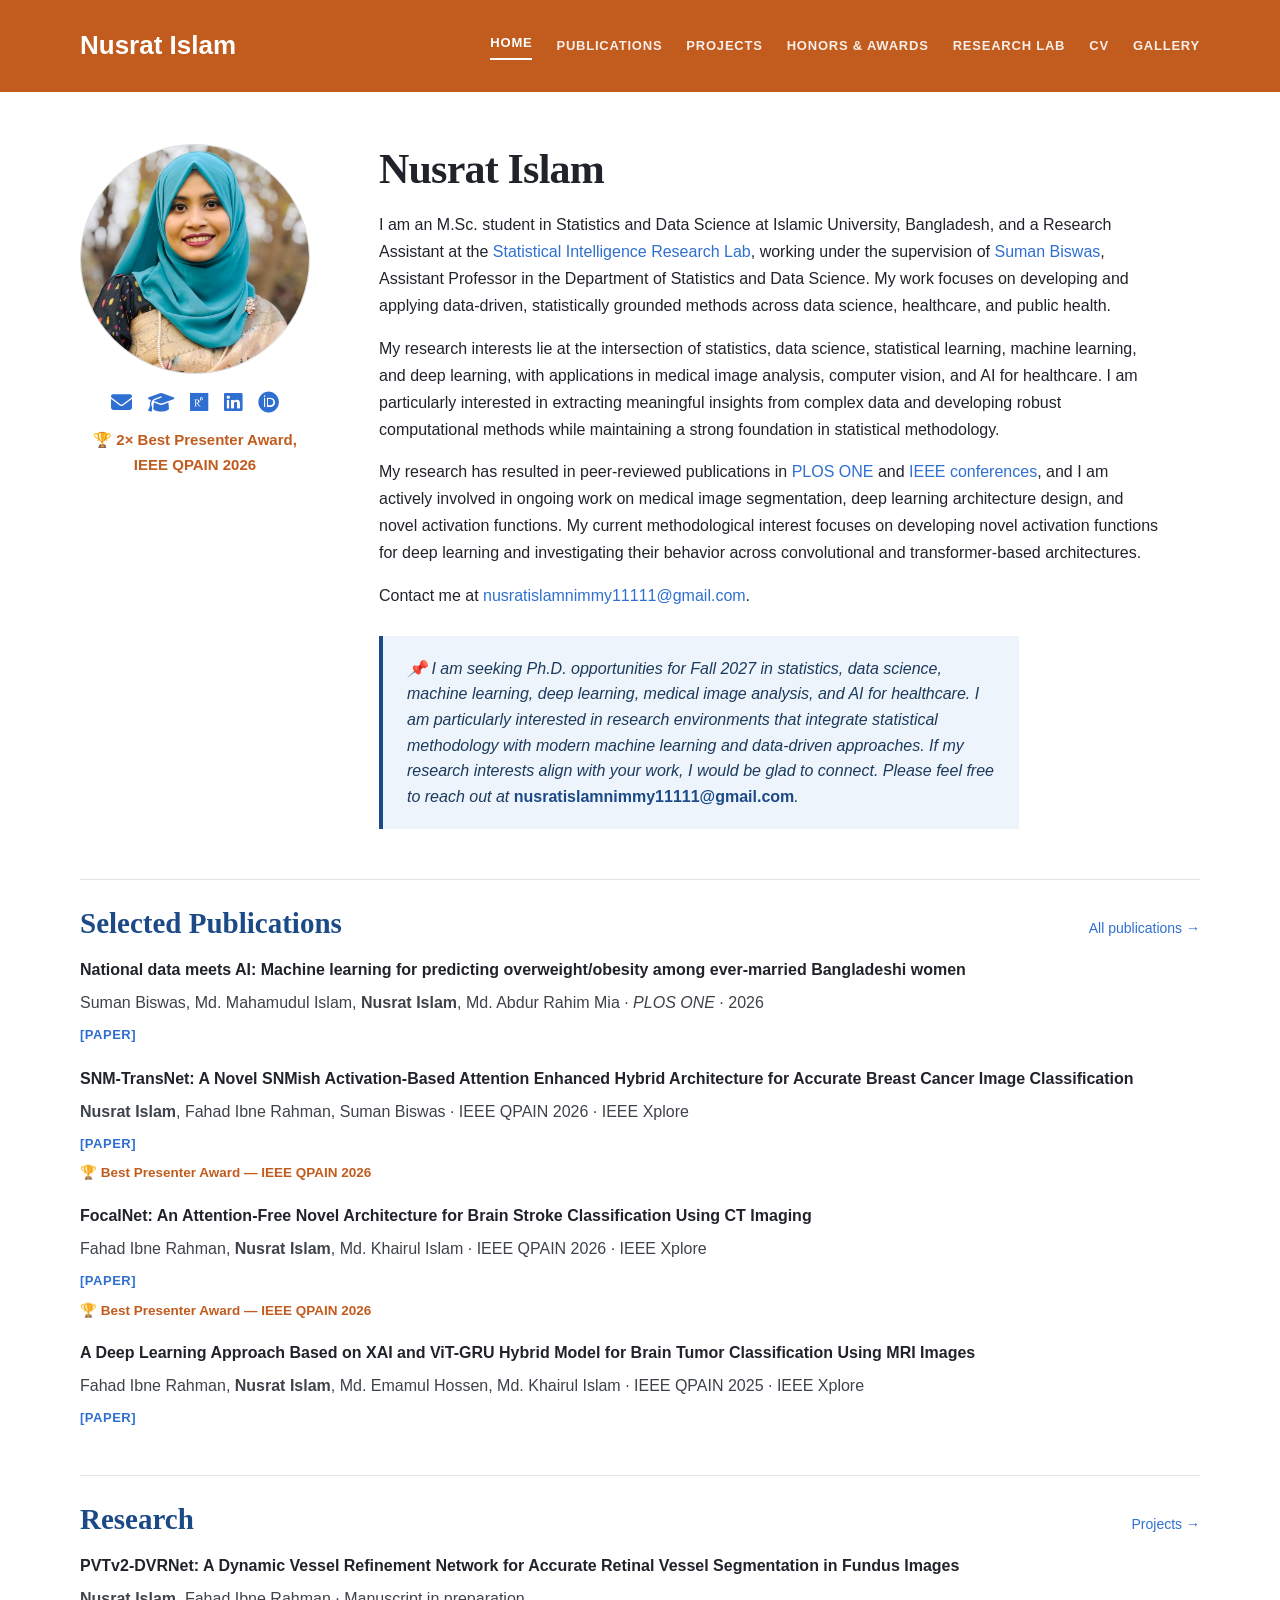
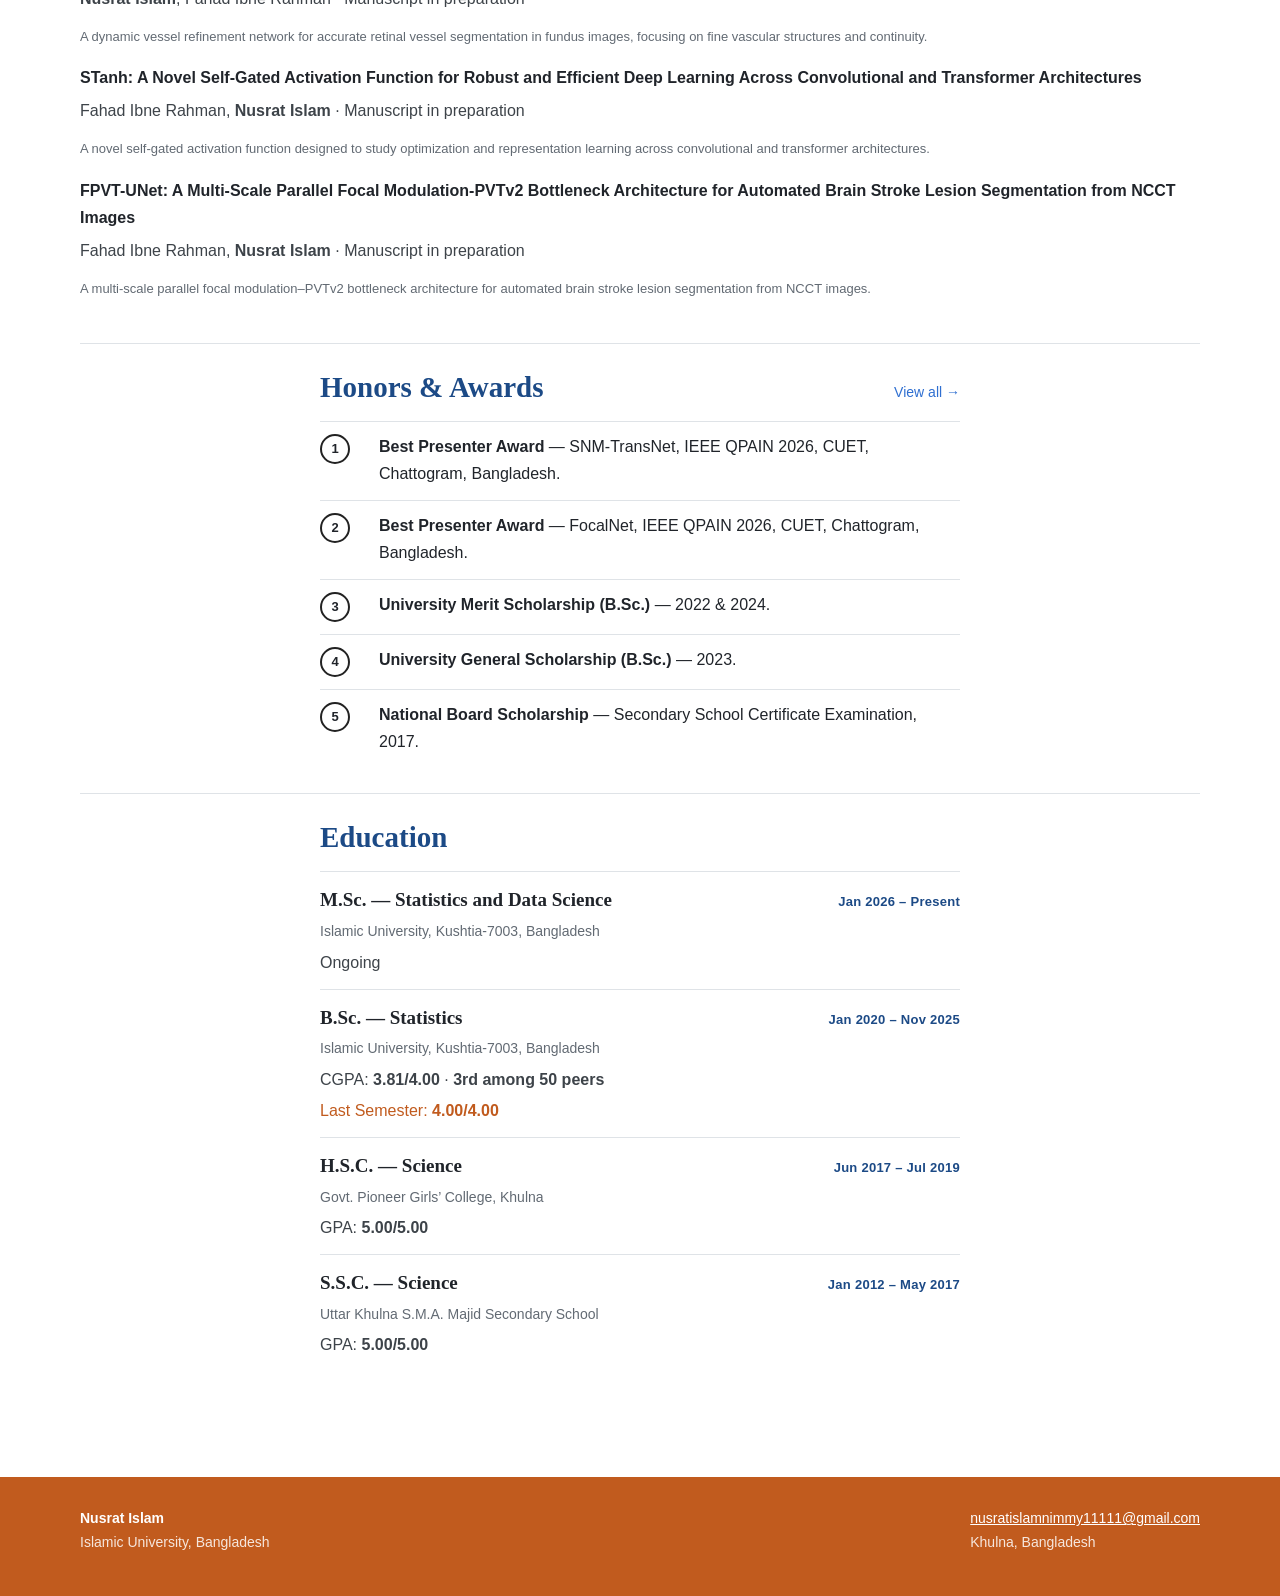
==== index.html @ 7b03f93c "Add files via upload" ====
<!doctype html><html lang="en"><head><meta charset="utf-8"><meta name="viewport" content="width=device-width,initial-scale=1"><meta name="description" content="Nusrat Islam — Statistics, Data Science, Machine Learning, Deep Learning, Medical Image Analysis and AI in Healthcare."><title>Home | Nusrat Islam</title><style>:root{--ink:#20242a;--muted:#626a73;--line:#dfe3e7;--accent:#2f6fd1;--accent-dark:#1c4a86;--warm:#c15b1e;--maroon:#8a1f2b;--callout-bg:#eef4fc;--paper:#fff;--soft:#f7f8f9;--max:1120px}*{box-sizing:border-box}html{scroll-behavior:smooth}body{margin:0;background:var(--paper);color:var(--ink);font-family:Arial,Helvetica,sans-serif;line-height:1.68;font-size:16px}a{color:var(--accent);text-decoration:none}a:hover{color:var(--accent-dark);text-decoration:underline}.container{width:min(var(--max),calc(100% - 48px));margin:0 auto}.site-header{border-bottom:0;background:var(--warm)}.nav{min-height:92px;display:flex;align-items:center;justify-content:space-between;gap:30px}.brand{font-family:Arial,Helvetica,sans-serif;font-size:26px;font-weight:700;color:#fff;white-space:nowrap}.nav-links{display:flex;align-items:center;gap:24px;flex-wrap:wrap;justify-content:flex-end}.nav-links a{font-size:13px;color:rgba(255,255,255,.9);text-transform:uppercase;letter-spacing:.06em;font-weight:600}.nav-links a.active,.nav-links a:hover{color:#fff;text-decoration:none;border-bottom:2px solid #fff;padding-bottom:4px}main{padding:52px 0 80px}.hero{display:grid;grid-template-columns:245px 1fr;gap:54px;align-items:start;padding-bottom:50px;border-bottom:1px solid var(--line)}.profile{width:230px}.profile img{width:230px;height:230px;border-radius:50%;object-fit:cover;display:block;border:1px solid #d6dade;background:#f0f2f4}.socials{display:flex;flex-direction:row;flex-wrap:wrap;justify-content:center;gap:16px;margin-top:18px}.socials a{display:inline-flex;align-items:center;justify-content:center;color:var(--accent);font-size:21px;transition:color .15s ease,transform .15s ease}.socials a:hover{color:var(--maroon);transform:translateY(-2px);text-decoration:none}.socials i{width:auto}.badge-line{margin-top:14px;font-weight:700;color:var(--warm);font-size:15px;text-align:center}.award-note{margin-top:6px;font-weight:700;color:var(--warm);font-size:13.5px}.callout{margin-top:26px;background:var(--callout-bg);border-left:4px solid var(--accent-dark);padding:20px 24px;font-style:italic;color:#1c3a5c;max-width:640px;line-height:1.6}.callout a{color:var(--accent-dark);font-style:normal;font-weight:700}.kicker{font-size:14px;color:var(--accent);font-weight:700;letter-spacing:.03em;margin:0 0 10px}h1,h2,h3{font-family:Georgia,"Times New Roman",serif;color:var(--ink);line-height:1.2}h1{font-size:42px;margin:0 0 18px;letter-spacing:-.8px}h2{font-size:29px;margin:0 0 16px;color:var(--accent-dark)}h3{font-size:21px;margin:0 0 8px}.hero-copy p{max-width:780px;margin:0 0 16px}.section{padding:26px 0;border-bottom:1px solid var(--line)}.section:last-child{border-bottom:0}.section-head{display:flex;justify-content:space-between;gap:25px;align-items:baseline}.more{font-size:14px;white-space:nowrap}.publication{margin:0 0 18px}.pub-year{font-family:Georgia,"Times New Roman",serif;font-size:22px;margin:14px 0 10px}.pub-title{font-weight:700}.authors{color:#3d4349;margin-top:6px}.paper-link{display:inline-block;margin-top:7px;font-size:13px;font-weight:700;letter-spacing:.04em}.status-tag{display:inline-block;margin-top:7px;font-size:13px;font-weight:400;letter-spacing:.04em;color:var(--muted)}.edu-entry{padding:12px 0;border-top:1px solid var(--line)}.edu-head{display:flex;justify-content:space-between;align-items:baseline;gap:20px;flex-wrap:wrap}.edu-degree{font-family:Georgia,"Times New Roman",serif;font-weight:700;font-size:19px;color:var(--ink)}.edu-date{font-size:13px;color:var(--accent-dark);font-weight:700;white-space:nowrap;letter-spacing:.02em}.edu-meta{color:var(--muted);font-size:14px;margin-top:4px}.edu-note{color:#3d4349;margin-top:6px}.edu-highlight{color:var(--warm);display:inline-block;margin-top:4px}.award{display:grid;grid-template-columns:44px 1fr;gap:15px;padding:12px 0;border-top:1px solid var(--line)}.award-number{width:30px;height:30px;border:2px solid #222;border-radius:50%;display:flex;align-items:center;justify-content:center;font-weight:700;font-size:13px}.narrow-box{max-width:640px;margin:0 auto}.page-title{max-width:850px;padding-bottom:20px;border-bottom:1px solid var(--line);margin-bottom:26px}.page-title h1{margin-bottom:10px}.page-title p{margin:0;color:var(--muted)}.project{display:grid;grid-template-columns:190px 1fr;gap:35px;padding:28px 0;border-top:1px solid var(--line)}.project-tag{font-size:12px;text-transform:uppercase;letter-spacing:.08em;color:var(--muted);font-weight:700}.gallery-grid{display:grid;grid-template-columns:repeat(3,1fr);gap:18px}.gallery-placeholder{min-height:180px;border:1px dashed #b9c0c7;background:#fafbfb;display:flex;align-items:center;justify-content:center;text-align:center;padding:20px;color:var(--muted)}.cv-box{border:1px solid var(--line);padding:28px;max-width:720px}.small{font-size:13px;color:var(--muted)}.site-footer{background:var(--warm);border-top:0;padding:30px 0 42px;color:rgba(255,255,255,.85);font-size:14px}.site-footer strong{color:#fff}.site-footer a{color:#fff;text-decoration:underline}.footer-row{display:flex;justify-content:space-between;gap:20px;flex-wrap:wrap}@media(max-width:800px){.nav{align-items:flex-start;padding:18px 0;flex-direction:column}.nav-links{justify-content:flex-start;gap:13px 18px}.hero{grid-template-columns:1fr;gap:28px;text-align:center}.profile{width:170px;margin:0 auto}.profile img{width:170px;height:170px}.socials{justify-content:center}.callout{margin-left:auto;margin-right:auto;text-align:center}.gallery-grid{grid-template-columns:1fr}.education-item,.project{grid-template-columns:1fr;gap:8px}h1{font-size:36px}}@media(max-width:500px){.container{width:min(var(--max),calc(100% - 30px))}main{padding-top:34px}h1{font-size:32px}}</style><link rel="stylesheet" href="https://cdnjs.cloudflare.com/ajax/libs/font-awesome/6.5.2/css/all.min.css"></head><body>
<header class="site-header"><div class="container nav"><a class="brand" href="index.html">Nusrat Islam</a><nav class="nav-links"><a class="active" href="index.html">Home</a><a href="publications.html">Publications</a><a href="projects.html">Projects</a><a href="honors.html">Honors &amp; Awards</a><a href="research-lab.html">Research Lab</a><a href="assets/Nusrat-Islam-Nimmy-CV.pdf">CV</a><a href="gallery.html">Gallery</a></nav></div></header>
<main><div class="container">
<section class="hero"><aside class="profile"><img src="assets/profile.jpg" alt="Portrait of Nusrat Islam"><div class="socials"><a href="mailto:nusratislamnimmy11111@gmail.com" aria-label="Email" title="Email"><i class="fa-solid fa-envelope"></i></a><a href="https://scholar.google.com/citations?user=DsKezPsAAAAJ&amp;hl=en" target="_blank" aria-label="Google Scholar" title="Google Scholar"><i class="fa-solid fa-graduation-cap"></i></a><a href="https://www.researchgate.net/profile/Nusrat-Islam-19" target="_blank" aria-label="ResearchGate" title="ResearchGate"><i class="fa-brands fa-researchgate"></i></a><a href="https://www.linkedin.com/in/nusrat-islam-nimmy-672443304" target="_blank" aria-label="LinkedIn" title="LinkedIn"><i class="fa-brands fa-linkedin"></i></a><a href="https://orcid.org/0009-0003-2239-0097" target="_blank" aria-label="ORCID" title="ORCID"><i class="fa-brands fa-orcid"></i></a></div><div class="badge-line">🏆 2× Best Presenter Award, IEEE QPAIN 2026</div></aside><div class="hero-copy"><h1>Nusrat Islam</h1><p>I am an M.Sc. student in Statistics and Data Science at Islamic University, Bangladesh, and a Research Assistant at the <a href="https://www.researchgate.net/lab/Statistical-Intelligence-Research-Lab-Suman-Biswas" target="_blank">Statistical Intelligence Research Lab</a>, working under the supervision of <a href="https://scholar.google.com/citations?user=carHN6EAAAAJ&amp;hl=en" target="_blank">Suman Biswas</a>, Assistant Professor in the Department of Statistics and Data Science. My work focuses on developing and applying data-driven, statistically grounded methods across data science, healthcare, and public health.</p><p>My research interests lie at the intersection of statistics, data science, statistical learning, machine learning, and deep learning, with applications in medical image analysis, computer vision, and AI for healthcare. I am particularly interested in extracting meaningful insights from complex data and developing robust computational methods while maintaining a strong foundation in statistical methodology.</p><p>My research has resulted in peer-reviewed publications in <a href="https://doi.org/10.1371/journal.pone.0341821" target="_blank">PLOS ONE</a> and <a href="publications.html">IEEE conferences</a>, and I am actively involved in ongoing work on medical image segmentation, deep learning architecture design, and novel activation functions. My current methodological interest focuses on developing novel activation functions for deep learning and investigating their behavior across convolutional and transformer-based architectures.</p><p>Contact me at <a href="mailto:nusratislamnimmy11111@gmail.com">nusratislamnimmy11111@gmail.com</a>.</p><div class="callout">📌 I am seeking Ph.D. opportunities for Fall 2027 in statistics, data science, machine learning, deep learning, medical image analysis, and AI for healthcare. I am particularly interested in research environments that integrate statistical methodology with modern machine learning and data-driven approaches. If my research interests align with your work, I would be glad to connect. Please feel free to reach out at <a href="mailto:nusratislamnimmy11111@gmail.com">nusratislamnimmy11111@gmail.com</a>.</div></div></section>
<section class="section"><div class="section-head"><h2>Selected Publications</h2><a class="more" href="publications.html">All publications &#8594;</a></div><div class="publication"><div class="pub-title">National data meets AI: Machine learning for predicting overweight/obesity among ever-married Bangladeshi women</div><div class="authors">Suman Biswas, Md. Mahamudul Islam, <strong>Nusrat Islam</strong>, Md. Abdur Rahim Mia &middot; <em>PLOS ONE</em> &middot; 2026</div><a class="paper-link" href="https://doi.org/10.1371/journal.pone.0341821" target="_blank">[PAPER]</a></div><div class="publication"><div class="pub-title">SNM-TransNet: A Novel SNMish Activation-Based Attention Enhanced Hybrid Architecture for Accurate Breast Cancer Image Classification</div><div class="authors"><strong>Nusrat Islam</strong>, Fahad Ibne Rahman, Suman Biswas &middot; IEEE QPAIN 2026 &middot; IEEE Xplore</div><a class="paper-link" href="https://doi.org/10.1109/QPAIN69676.2026.11546422" target="_blank">[PAPER]</a><div class="award-note">&#127942; Best Presenter Award &mdash; IEEE QPAIN 2026</div></div><div class="publication"><div class="pub-title">FocalNet: An Attention-Free Novel Architecture for Brain Stroke Classification Using CT Imaging</div><div class="authors">Fahad Ibne Rahman, <strong>Nusrat Islam</strong>, Md. Khairul Islam &middot; IEEE QPAIN 2026 &middot; IEEE Xplore</div><a class="paper-link" href="https://doi.org/10.1109/QPAIN69676.2026.11545628" target="_blank">[PAPER]</a><div class="award-note">&#127942; Best Presenter Award &mdash; IEEE QPAIN 2026</div></div><div class="publication"><div class="pub-title">A Deep Learning Approach Based on XAI and ViT-GRU Hybrid Model for Brain Tumor Classification Using MRI Images</div><div class="authors">Fahad Ibne Rahman, <strong>Nusrat Islam</strong>, Md. Emamul Hossen, Md. Khairul Islam &middot; IEEE QPAIN 2025 &middot; IEEE Xplore</div><a class="paper-link" href="https://doi.org/10.1109/QPAIN66474.2025.11171653" target="_blank">[PAPER]</a></div></section>
<section class="section"><div class="section-head"><h2>Research</h2><a class="more" href="projects.html">Projects &#8594;</a></div><div class="publication"><div class="pub-title">PVTv2-DVRNet: A Dynamic Vessel Refinement Network for Accurate Retinal Vessel Segmentation in Fundus Images</div><div class="authors"><strong>Nusrat Islam</strong>, Fahad Ibne Rahman &middot; Manuscript in preparation</div><p class="small">A dynamic vessel refinement network for accurate retinal vessel segmentation in fundus images, focusing on fine vascular structures and continuity.</p></div><div class="publication"><div class="pub-title">STanh: A Novel Self-Gated Activation Function for Robust and Efficient Deep Learning Across Convolutional and Transformer Architectures</div><div class="authors">Fahad Ibne Rahman, <strong>Nusrat Islam</strong> &middot; Manuscript in preparation</div><p class="small">A novel self-gated activation function designed to study optimization and representation learning across convolutional and transformer architectures.</p></div><div class="publication"><div class="pub-title">FPVT-UNet: A Multi-Scale Parallel Focal Modulation-PVTv2 Bottleneck Architecture for Automated Brain Stroke Lesion Segmentation from NCCT Images</div><div class="authors">Fahad Ibne Rahman, <strong>Nusrat Islam</strong> &middot; Manuscript in preparation</div><p class="small">A multi-scale parallel focal modulation&ndash;PVTv2 bottleneck architecture for automated brain stroke lesion segmentation from NCCT images.</p></div></section>
<section class="section"><div class="narrow-box"><div class="section-head"><h2>Honors &amp; Awards</h2><a class="more" href="honors.html">View all &#8594;</a></div><div class="award"><div class="award-number">1</div><div><strong>Best Presenter Award</strong> &mdash; SNM-TransNet, IEEE QPAIN 2026, CUET, Chattogram, Bangladesh.</div></div><div class="award"><div class="award-number">2</div><div><strong>Best Presenter Award</strong> &mdash; FocalNet, IEEE QPAIN 2026, CUET, Chattogram, Bangladesh.</div></div><div class="award"><div class="award-number">3</div><div><strong>University Merit Scholarship (B.Sc.)</strong> &mdash; 2022 &amp; 2024.</div></div><div class="award"><div class="award-number">4</div><div><strong>University General Scholarship (B.Sc.)</strong> &mdash; 2023.</div></div><div class="award"><div class="award-number">5</div><div><strong>National Board Scholarship</strong> &mdash; Secondary School Certificate Examination, 2017.</div></div></div></section>
<section class="section"><div class="narrow-box"><h2>Education</h2><div class="edu-entry"><div class="edu-head"><div class="edu-degree">M.Sc. &mdash; Statistics and Data Science</div><div class="edu-date">Jan 2026 &ndash; Present</div></div><div class="edu-meta">Islamic University, Kushtia-7003, Bangladesh</div><div class="edu-note">Ongoing</div></div><div class="edu-entry"><div class="edu-head"><div class="edu-degree">B.Sc. &mdash; Statistics</div><div class="edu-date">Jan 2020 &ndash; Nov 2025</div></div><div class="edu-meta">Islamic University, Kushtia-7003, Bangladesh</div><div class="edu-note">CGPA: <strong>3.81/4.00</strong> &middot; <strong>3rd among 50 peers</strong><br><span class="edu-highlight">Last Semester: <strong>4.00/4.00</strong></span></div></div><div class="edu-entry"><div class="edu-head"><div class="edu-degree">H.S.C. &mdash; Science</div><div class="edu-date">Jun 2017 &ndash; Jul 2019</div></div><div class="edu-meta">Govt. Pioneer Girls&rsquo; College, Khulna</div><div class="edu-note">GPA: <strong>5.00/5.00</strong></div></div><div class="edu-entry"><div class="edu-head"><div class="edu-degree">S.S.C. &mdash; Science</div><div class="edu-date">Jan 2012 &ndash; May 2017</div></div><div class="edu-meta">Uttar Khulna S.M.A. Majid Secondary School</div><div class="edu-note">GPA: <strong>5.00/5.00</strong></div></div></div></section>
</div></main><footer class="site-footer"><div class="container footer-row"><div><strong>Nusrat Islam</strong><br>Islamic University, Bangladesh</div><div><a href="mailto:nusratislamnimmy11111@gmail.com">nusratislamnimmy11111@gmail.com</a><br>Khulna, Bangladesh</div></div></footer></body></html>
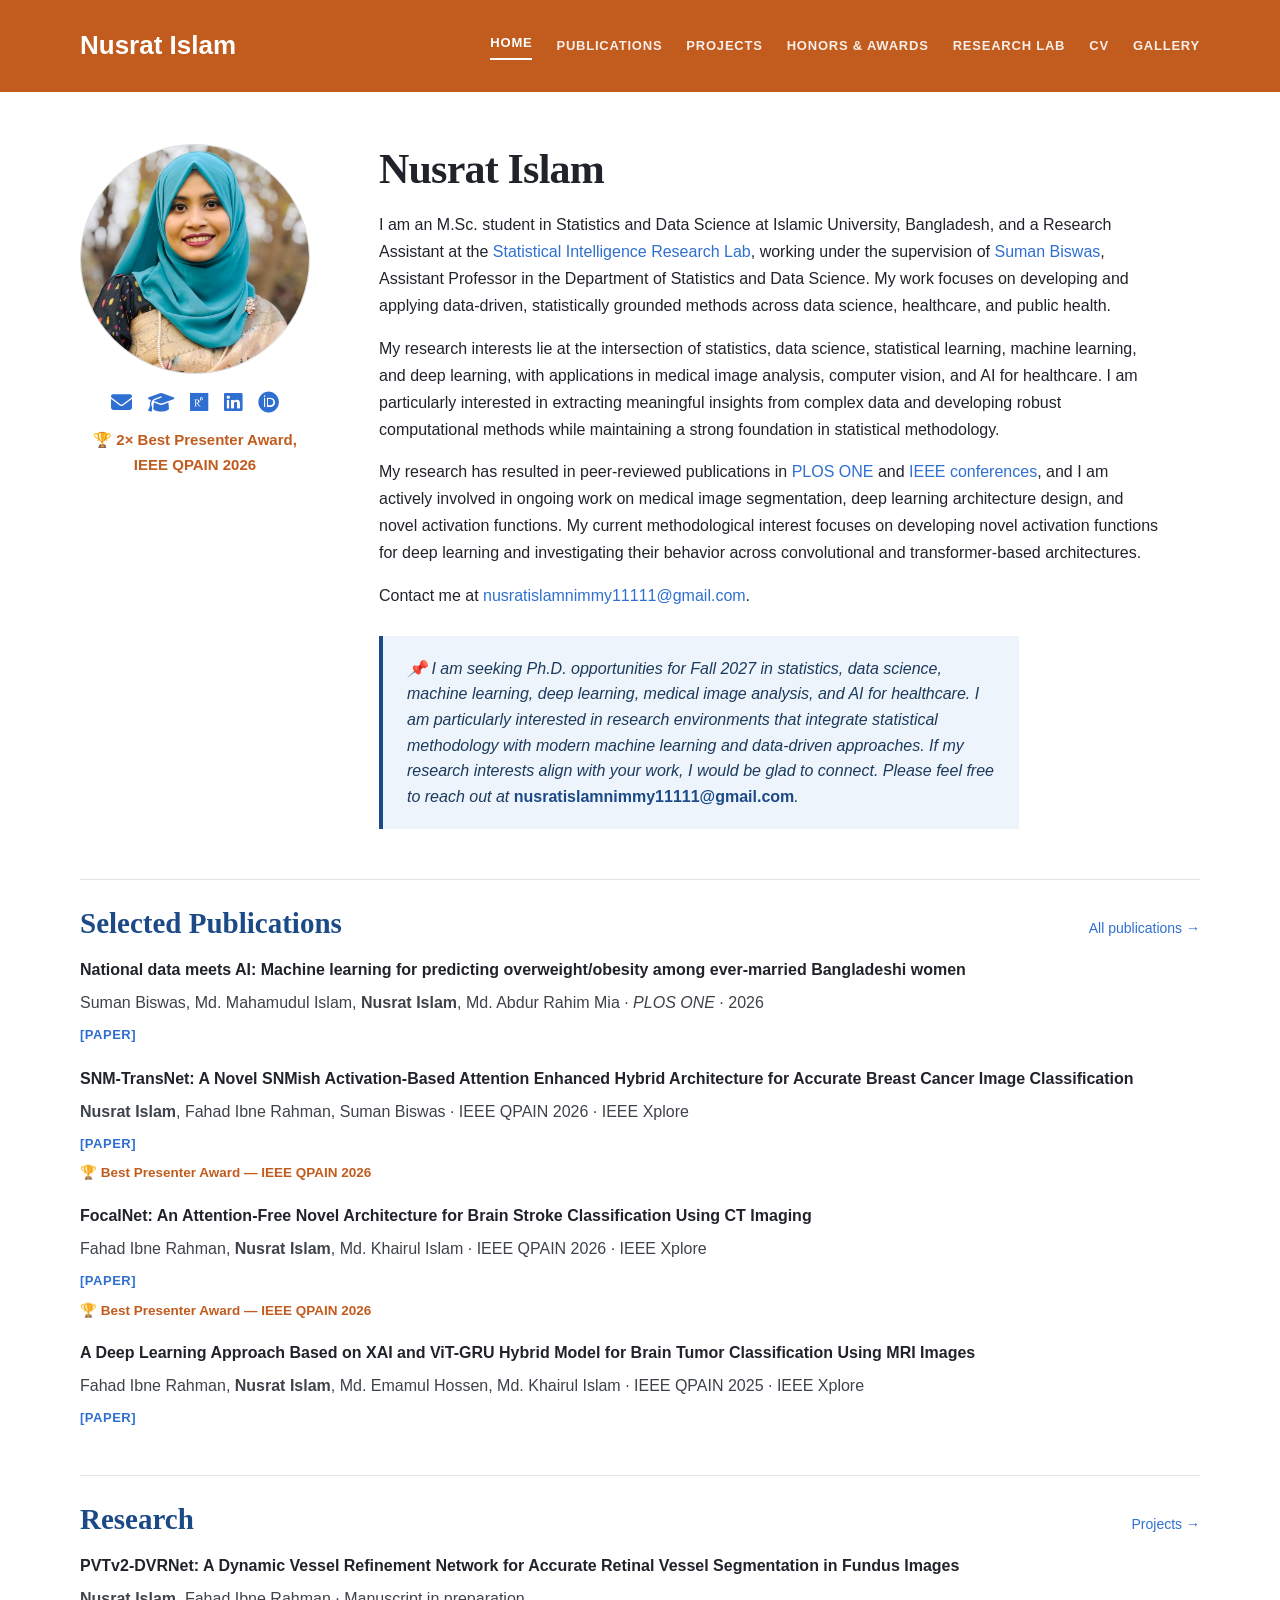
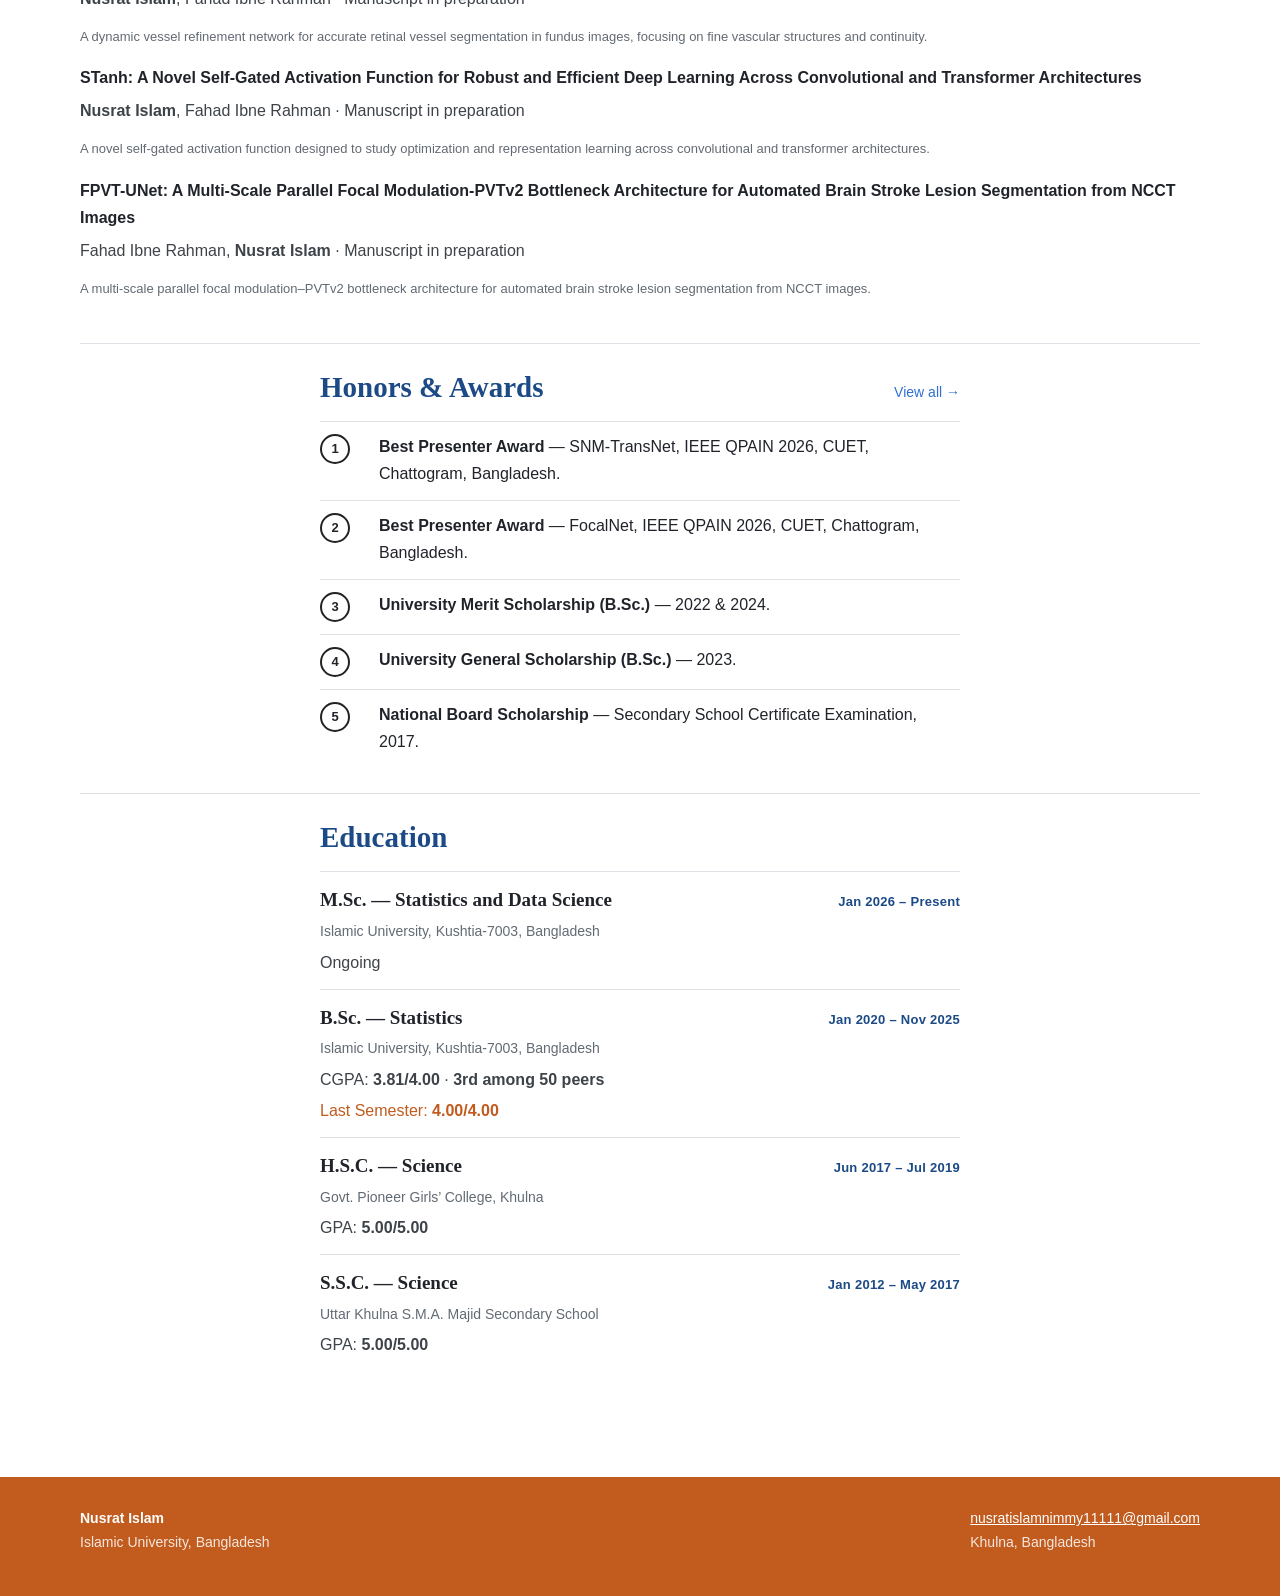
==== commit 2e6af45e: "Add files via upload" ====
--- a/index.html
+++ b/index.html
@@ -3,7 +3,7 @@
 <main><div class="container">
 <section class="hero"><aside class="profile"><img src="assets/profile.jpg" alt="Portrait of Nusrat Islam"><div class="socials"><a href="mailto:nusratislamnimmy11111@gmail.com" aria-label="Email" title="Email"><i class="fa-solid fa-envelope"></i></a><a href="https://scholar.google.com/citations?user=DsKezPsAAAAJ&amp;hl=en" target="_blank" aria-label="Google Scholar" title="Google Scholar"><i class="fa-solid fa-graduation-cap"></i></a><a href="https://www.researchgate.net/profile/Nusrat-Islam-19" target="_blank" aria-label="ResearchGate" title="ResearchGate"><i class="fa-brands fa-researchgate"></i></a><a href="https://www.linkedin.com/in/nusrat-islam-nimmy-672443304" target="_blank" aria-label="LinkedIn" title="LinkedIn"><i class="fa-brands fa-linkedin"></i></a><a href="https://orcid.org/0009-0003-2239-0097" target="_blank" aria-label="ORCID" title="ORCID"><i class="fa-brands fa-orcid"></i></a></div><div class="badge-line">🏆 2× Best Presenter Award, IEEE QPAIN 2026</div></aside><div class="hero-copy"><h1>Nusrat Islam</h1><p>I am an M.Sc. student in Statistics and Data Science at Islamic University, Bangladesh, and a Research Assistant at the <a href="https://www.researchgate.net/lab/Statistical-Intelligence-Research-Lab-Suman-Biswas" target="_blank">Statistical Intelligence Research Lab</a>, working under the supervision of <a href="https://scholar.google.com/citations?user=carHN6EAAAAJ&amp;hl=en" target="_blank">Suman Biswas</a>, Assistant Professor in the Department of Statistics and Data Science. My work focuses on developing and applying data-driven, statistically grounded methods across data science, healthcare, and public health.</p><p>My research interests lie at the intersection of statistics, data science, statistical learning, machine learning, and deep learning, with applications in medical image analysis, computer vision, and AI for healthcare. I am particularly interested in extracting meaningful insights from complex data and developing robust computational methods while maintaining a strong foundation in statistical methodology.</p><p>My research has resulted in peer-reviewed publications in <a href="https://doi.org/10.1371/journal.pone.0341821" target="_blank">PLOS ONE</a> and <a href="publications.html">IEEE conferences</a>, and I am actively involved in ongoing work on medical image segmentation, deep learning architecture design, and novel activation functions. My current methodological interest focuses on developing novel activation functions for deep learning and investigating their behavior across convolutional and transformer-based architectures.</p><p>Contact me at <a href="mailto:nusratislamnimmy11111@gmail.com">nusratislamnimmy11111@gmail.com</a>.</p><div class="callout">📌 I am seeking Ph.D. opportunities for Fall 2027 in statistics, data science, machine learning, deep learning, medical image analysis, and AI for healthcare. I am particularly interested in research environments that integrate statistical methodology with modern machine learning and data-driven approaches. If my research interests align with your work, I would be glad to connect. Please feel free to reach out at <a href="mailto:nusratislamnimmy11111@gmail.com">nusratislamnimmy11111@gmail.com</a>.</div></div></section>
 <section class="section"><div class="section-head"><h2>Selected Publications</h2><a class="more" href="publications.html">All publications &#8594;</a></div><div class="publication"><div class="pub-title">National data meets AI: Machine learning for predicting overweight/obesity among ever-married Bangladeshi women</div><div class="authors">Suman Biswas, Md. Mahamudul Islam, <strong>Nusrat Islam</strong>, Md. Abdur Rahim Mia &middot; <em>PLOS ONE</em> &middot; 2026</div><a class="paper-link" href="https://doi.org/10.1371/journal.pone.0341821" target="_blank">[PAPER]</a></div><div class="publication"><div class="pub-title">SNM-TransNet: A Novel SNMish Activation-Based Attention Enhanced Hybrid Architecture for Accurate Breast Cancer Image Classification</div><div class="authors"><strong>Nusrat Islam</strong>, Fahad Ibne Rahman, Suman Biswas &middot; IEEE QPAIN 2026 &middot; IEEE Xplore</div><a class="paper-link" href="https://doi.org/10.1109/QPAIN69676.2026.11546422" target="_blank">[PAPER]</a><div class="award-note">&#127942; Best Presenter Award &mdash; IEEE QPAIN 2026</div></div><div class="publication"><div class="pub-title">FocalNet: An Attention-Free Novel Architecture for Brain Stroke Classification Using CT Imaging</div><div class="authors">Fahad Ibne Rahman, <strong>Nusrat Islam</strong>, Md. Khairul Islam &middot; IEEE QPAIN 2026 &middot; IEEE Xplore</div><a class="paper-link" href="https://doi.org/10.1109/QPAIN69676.2026.11545628" target="_blank">[PAPER]</a><div class="award-note">&#127942; Best Presenter Award &mdash; IEEE QPAIN 2026</div></div><div class="publication"><div class="pub-title">A Deep Learning Approach Based on XAI and ViT-GRU Hybrid Model for Brain Tumor Classification Using MRI Images</div><div class="authors">Fahad Ibne Rahman, <strong>Nusrat Islam</strong>, Md. Emamul Hossen, Md. Khairul Islam &middot; IEEE QPAIN 2025 &middot; IEEE Xplore</div><a class="paper-link" href="https://doi.org/10.1109/QPAIN66474.2025.11171653" target="_blank">[PAPER]</a></div></section>
-<section class="section"><div class="section-head"><h2>Research</h2><a class="more" href="projects.html">Projects &#8594;</a></div><div class="publication"><div class="pub-title">PVTv2-DVRNet: A Dynamic Vessel Refinement Network for Accurate Retinal Vessel Segmentation in Fundus Images</div><div class="authors"><strong>Nusrat Islam</strong>, Fahad Ibne Rahman &middot; Manuscript in preparation</div><p class="small">A dynamic vessel refinement network for accurate retinal vessel segmentation in fundus images, focusing on fine vascular structures and continuity.</p></div><div class="publication"><div class="pub-title">STanh: A Novel Self-Gated Activation Function for Robust and Efficient Deep Learning Across Convolutional and Transformer Architectures</div><div class="authors">Fahad Ibne Rahman, <strong>Nusrat Islam</strong> &middot; Manuscript in preparation</div><p class="small">A novel self-gated activation function designed to study optimization and representation learning across convolutional and transformer architectures.</p></div><div class="publication"><div class="pub-title">FPVT-UNet: A Multi-Scale Parallel Focal Modulation-PVTv2 Bottleneck Architecture for Automated Brain Stroke Lesion Segmentation from NCCT Images</div><div class="authors">Fahad Ibne Rahman, <strong>Nusrat Islam</strong> &middot; Manuscript in preparation</div><p class="small">A multi-scale parallel focal modulation&ndash;PVTv2 bottleneck architecture for automated brain stroke lesion segmentation from NCCT images.</p></div></section>
+<section class="section"><div class="section-head"><h2>Research</h2><a class="more" href="projects.html">Projects &#8594;</a></div><div class="publication"><div class="pub-title">PVTv2-DVRNet: A Dynamic Vessel Refinement Network for Accurate Retinal Vessel Segmentation in Fundus Images</div><div class="authors"><strong>Nusrat Islam</strong>, Fahad Ibne Rahman &middot; Manuscript in preparation</div><p class="small">A dynamic vessel refinement network for accurate retinal vessel segmentation in fundus images, focusing on fine vascular structures and continuity.</p></div><div class="publication"><div class="pub-title">STanh: A Novel Self-Gated Activation Function for Robust and Efficient Deep Learning Across Convolutional and Transformer Architectures</div><div class="authors"><strong>Nusrat Islam</strong>, Fahad Ibne Rahman &middot; Manuscript in preparation</div><p class="small">A novel self-gated activation function designed to study optimization and representation learning across convolutional and transformer architectures.</p></div><div class="publication"><div class="pub-title">FPVT-UNet: A Multi-Scale Parallel Focal Modulation-PVTv2 Bottleneck Architecture for Automated Brain Stroke Lesion Segmentation from NCCT Images</div><div class="authors">Fahad Ibne Rahman, <strong>Nusrat Islam</strong> &middot; Manuscript in preparation</div><p class="small">A multi-scale parallel focal modulation&ndash;PVTv2 bottleneck architecture for automated brain stroke lesion segmentation from NCCT images.</p></div></section>
 <section class="section"><div class="narrow-box"><div class="section-head"><h2>Honors &amp; Awards</h2><a class="more" href="honors.html">View all &#8594;</a></div><div class="award"><div class="award-number">1</div><div><strong>Best Presenter Award</strong> &mdash; SNM-TransNet, IEEE QPAIN 2026, CUET, Chattogram, Bangladesh.</div></div><div class="award"><div class="award-number">2</div><div><strong>Best Presenter Award</strong> &mdash; FocalNet, IEEE QPAIN 2026, CUET, Chattogram, Bangladesh.</div></div><div class="award"><div class="award-number">3</div><div><strong>University Merit Scholarship (B.Sc.)</strong> &mdash; 2022 &amp; 2024.</div></div><div class="award"><div class="award-number">4</div><div><strong>University General Scholarship (B.Sc.)</strong> &mdash; 2023.</div></div><div class="award"><div class="award-number">5</div><div><strong>National Board Scholarship</strong> &mdash; Secondary School Certificate Examination, 2017.</div></div></div></section>
 <section class="section"><div class="narrow-box"><h2>Education</h2><div class="edu-entry"><div class="edu-head"><div class="edu-degree">M.Sc. &mdash; Statistics and Data Science</div><div class="edu-date">Jan 2026 &ndash; Present</div></div><div class="edu-meta">Islamic University, Kushtia-7003, Bangladesh</div><div class="edu-note">Ongoing</div></div><div class="edu-entry"><div class="edu-head"><div class="edu-degree">B.Sc. &mdash; Statistics</div><div class="edu-date">Jan 2020 &ndash; Nov 2025</div></div><div class="edu-meta">Islamic University, Kushtia-7003, Bangladesh</div><div class="edu-note">CGPA: <strong>3.81/4.00</strong> &middot; <strong>3rd among 50 peers</strong><br><span class="edu-highlight">Last Semester: <strong>4.00/4.00</strong></span></div></div><div class="edu-entry"><div class="edu-head"><div class="edu-degree">H.S.C. &mdash; Science</div><div class="edu-date">Jun 2017 &ndash; Jul 2019</div></div><div class="edu-meta">Govt. Pioneer Girls&rsquo; College, Khulna</div><div class="edu-note">GPA: <strong>5.00/5.00</strong></div></div><div class="edu-entry"><div class="edu-head"><div class="edu-degree">S.S.C. &mdash; Science</div><div class="edu-date">Jan 2012 &ndash; May 2017</div></div><div class="edu-meta">Uttar Khulna S.M.A. Majid Secondary School</div><div class="edu-note">GPA: <strong>5.00/5.00</strong></div></div></div></section>
 </div></main><footer class="site-footer"><div class="container footer-row"><div><strong>Nusrat Islam</strong><br>Islamic University, Bangladesh</div><div><a href="mailto:nusratislamnimmy11111@gmail.com">nusratislamnimmy11111@gmail.com</a><br>Khulna, Bangladesh</div></div></footer></body></html>
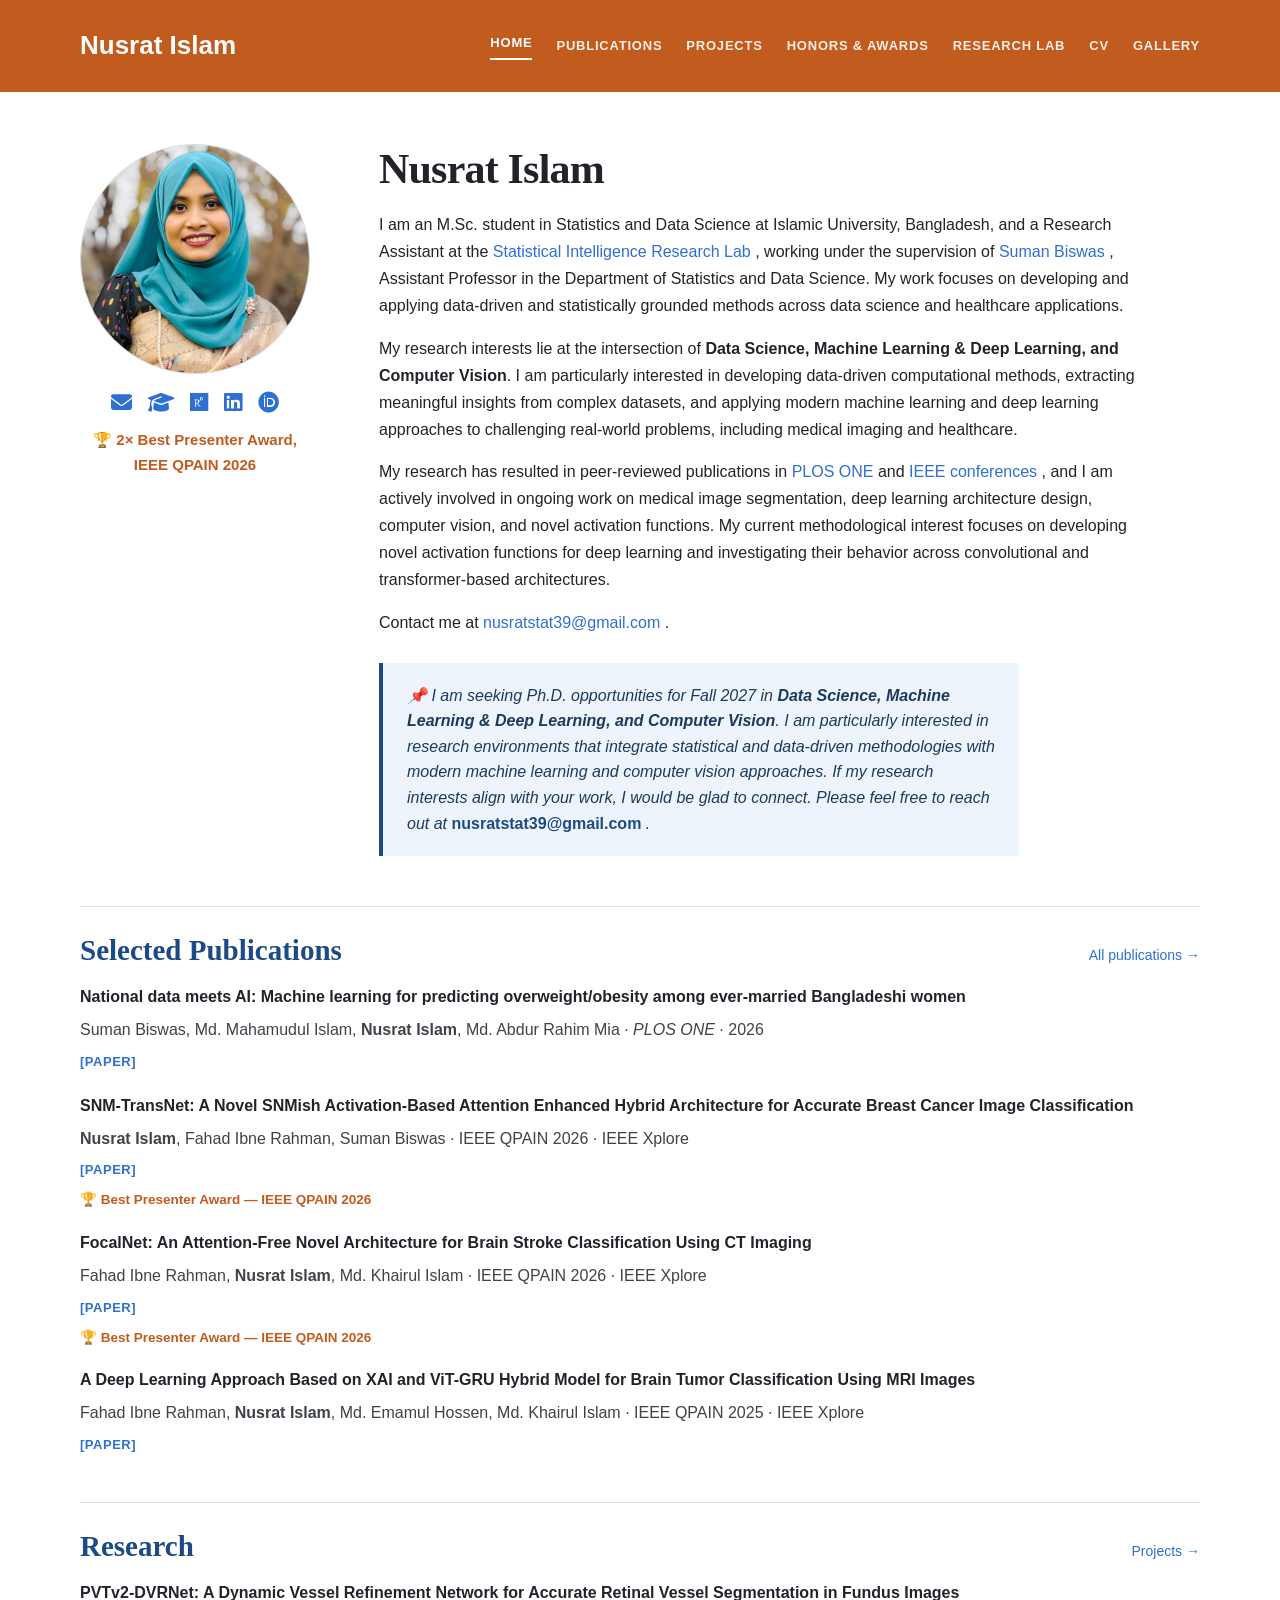
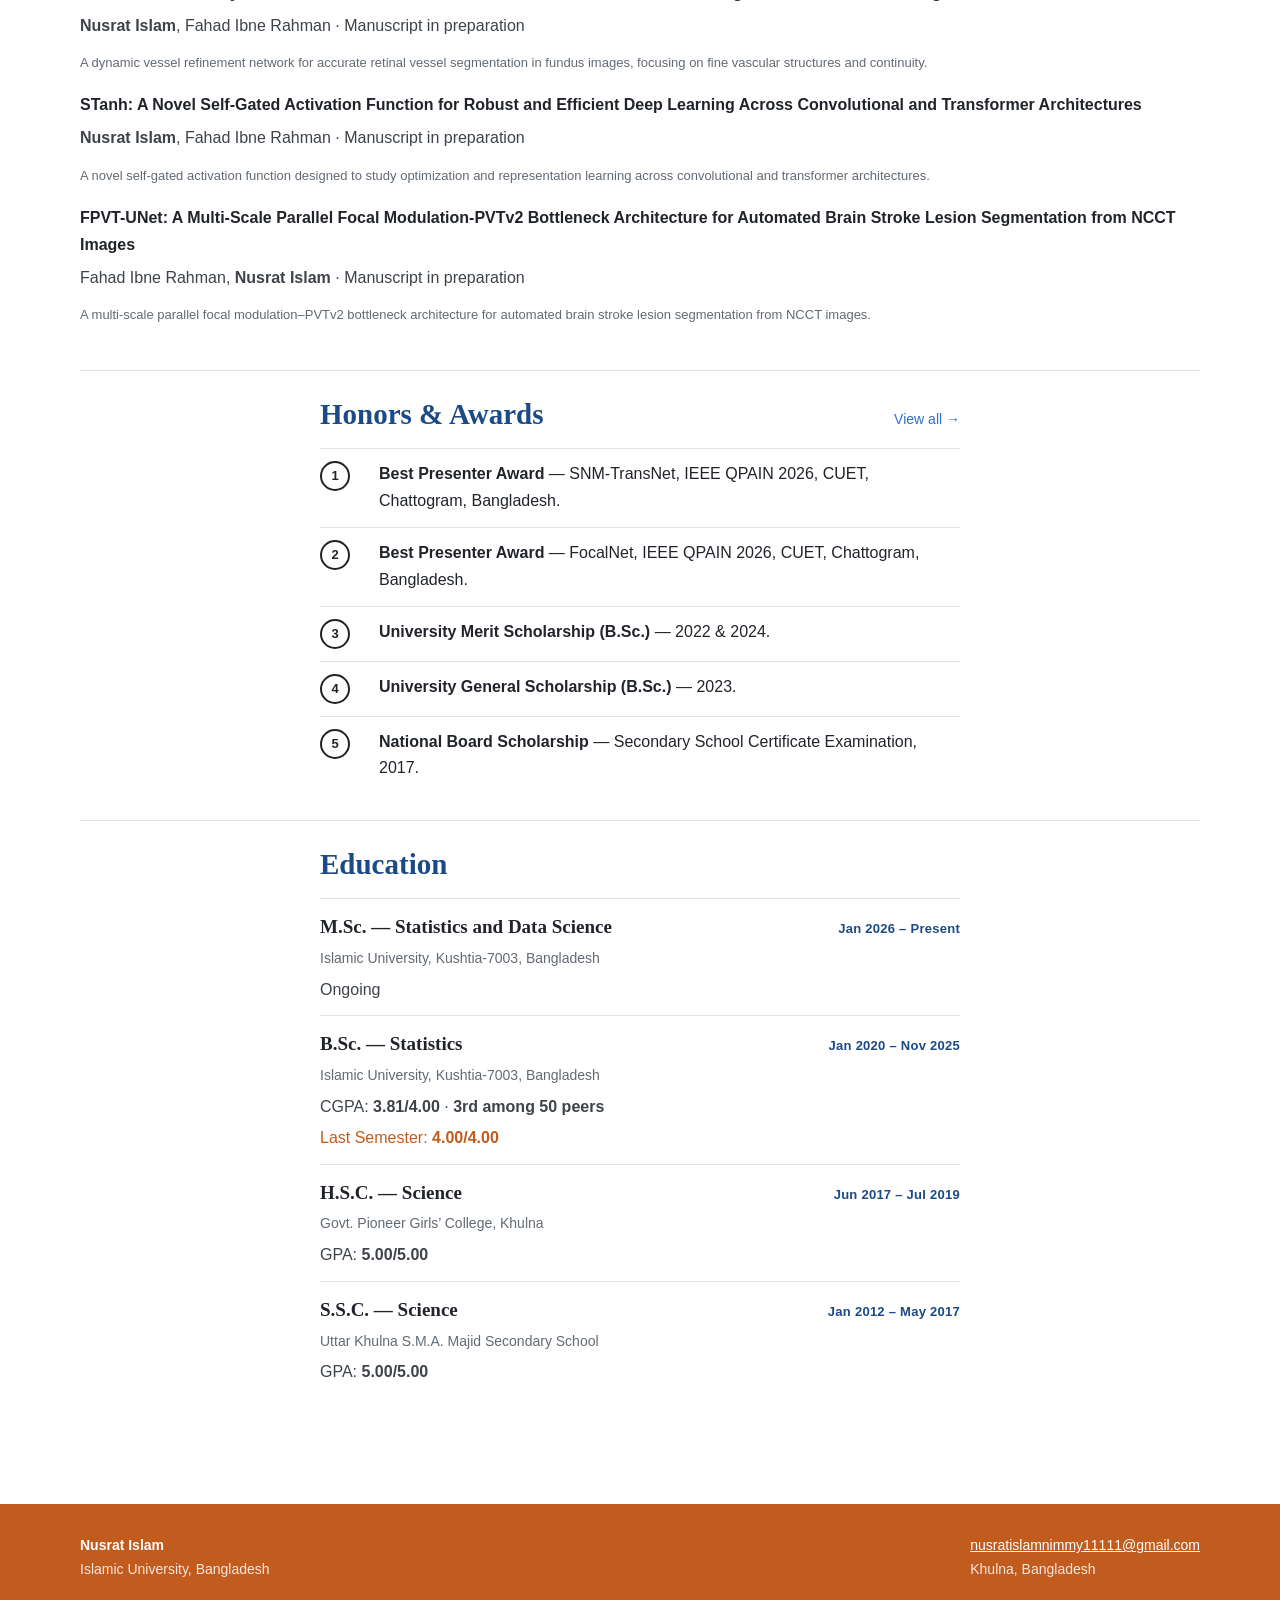
==== commit e791ce94: "Revise contact information and enhance profile sections Updated contact email and added new sections" ====
--- a/index.html
+++ b/index.html
@@ -1,7 +1,119 @@
 <!doctype html><html lang="en"><head><meta charset="utf-8"><meta name="viewport" content="width=device-width,initial-scale=1"><meta name="description" content="Nusrat Islam — Statistics, Data Science, Machine Learning, Deep Learning, Medical Image Analysis and AI in Healthcare."><title>Home | Nusrat Islam</title><style>:root{--ink:#20242a;--muted:#626a73;--line:#dfe3e7;--accent:#2f6fd1;--accent-dark:#1c4a86;--warm:#c15b1e;--maroon:#8a1f2b;--callout-bg:#eef4fc;--paper:#fff;--soft:#f7f8f9;--max:1120px}*{box-sizing:border-box}html{scroll-behavior:smooth}body{margin:0;background:var(--paper);color:var(--ink);font-family:Arial,Helvetica,sans-serif;line-height:1.68;font-size:16px}a{color:var(--accent);text-decoration:none}a:hover{color:var(--accent-dark);text-decoration:underline}.container{width:min(var(--max),calc(100% - 48px));margin:0 auto}.site-header{border-bottom:0;background:var(--warm)}.nav{min-height:92px;display:flex;align-items:center;justify-content:space-between;gap:30px}.brand{font-family:Arial,Helvetica,sans-serif;font-size:26px;font-weight:700;color:#fff;white-space:nowrap}.nav-links{display:flex;align-items:center;gap:24px;flex-wrap:wrap;justify-content:flex-end}.nav-links a{font-size:13px;color:rgba(255,255,255,.9);text-transform:uppercase;letter-spacing:.06em;font-weight:600}.nav-links a.active,.nav-links a:hover{color:#fff;text-decoration:none;border-bottom:2px solid #fff;padding-bottom:4px}main{padding:52px 0 80px}.hero{display:grid;grid-template-columns:245px 1fr;gap:54px;align-items:start;padding-bottom:50px;border-bottom:1px solid var(--line)}.profile{width:230px}.profile img{width:230px;height:230px;border-radius:50%;object-fit:cover;display:block;border:1px solid #d6dade;background:#f0f2f4}.socials{display:flex;flex-direction:row;flex-wrap:wrap;justify-content:center;gap:16px;margin-top:18px}.socials a{display:inline-flex;align-items:center;justify-content:center;color:var(--accent);font-size:21px;transition:color .15s ease,transform .15s ease}.socials a:hover{color:var(--maroon);transform:translateY(-2px);text-decoration:none}.socials i{width:auto}.badge-line{margin-top:14px;font-weight:700;color:var(--warm);font-size:15px;text-align:center}.award-note{margin-top:6px;font-weight:700;color:var(--warm);font-size:13.5px}.callout{margin-top:26px;background:var(--callout-bg);border-left:4px solid var(--accent-dark);padding:20px 24px;font-style:italic;color:#1c3a5c;max-width:640px;line-height:1.6}.callout a{color:var(--accent-dark);font-style:normal;font-weight:700}.kicker{font-size:14px;color:var(--accent);font-weight:700;letter-spacing:.03em;margin:0 0 10px}h1,h2,h3{font-family:Georgia,"Times New Roman",serif;color:var(--ink);line-height:1.2}h1{font-size:42px;margin:0 0 18px;letter-spacing:-.8px}h2{font-size:29px;margin:0 0 16px;color:var(--accent-dark)}h3{font-size:21px;margin:0 0 8px}.hero-copy p{max-width:780px;margin:0 0 16px}.section{padding:26px 0;border-bottom:1px solid var(--line)}.section:last-child{border-bottom:0}.section-head{display:flex;justify-content:space-between;gap:25px;align-items:baseline}.more{font-size:14px;white-space:nowrap}.publication{margin:0 0 18px}.pub-year{font-family:Georgia,"Times New Roman",serif;font-size:22px;margin:14px 0 10px}.pub-title{font-weight:700}.authors{color:#3d4349;margin-top:6px}.paper-link{display:inline-block;margin-top:7px;font-size:13px;font-weight:700;letter-spacing:.04em}.status-tag{display:inline-block;margin-top:7px;font-size:13px;font-weight:400;letter-spacing:.04em;color:var(--muted)}.edu-entry{padding:12px 0;border-top:1px solid var(--line)}.edu-head{display:flex;justify-content:space-between;align-items:baseline;gap:20px;flex-wrap:wrap}.edu-degree{font-family:Georgia,"Times New Roman",serif;font-weight:700;font-size:19px;color:var(--ink)}.edu-date{font-size:13px;color:var(--accent-dark);font-weight:700;white-space:nowrap;letter-spacing:.02em}.edu-meta{color:var(--muted);font-size:14px;margin-top:4px}.edu-note{color:#3d4349;margin-top:6px}.edu-highlight{color:var(--warm);display:inline-block;margin-top:4px}.award{display:grid;grid-template-columns:44px 1fr;gap:15px;padding:12px 0;border-top:1px solid var(--line)}.award-number{width:30px;height:30px;border:2px solid #222;border-radius:50%;display:flex;align-items:center;justify-content:center;font-weight:700;font-size:13px}.narrow-box{max-width:640px;margin:0 auto}.page-title{max-width:850px;padding-bottom:20px;border-bottom:1px solid var(--line);margin-bottom:26px}.page-title h1{margin-bottom:10px}.page-title p{margin:0;color:var(--muted)}.project{display:grid;grid-template-columns:190px 1fr;gap:35px;padding:28px 0;border-top:1px solid var(--line)}.project-tag{font-size:12px;text-transform:uppercase;letter-spacing:.08em;color:var(--muted);font-weight:700}.gallery-grid{display:grid;grid-template-columns:repeat(3,1fr);gap:18px}.gallery-placeholder{min-height:180px;border:1px dashed #b9c0c7;background:#fafbfb;display:flex;align-items:center;justify-content:center;text-align:center;padding:20px;color:var(--muted)}.cv-box{border:1px solid var(--line);padding:28px;max-width:720px}.small{font-size:13px;color:var(--muted)}.site-footer{background:var(--warm);border-top:0;padding:30px 0 42px;color:rgba(255,255,255,.85);font-size:14px}.site-footer strong{color:#fff}.site-footer a{color:#fff;text-decoration:underline}.footer-row{display:flex;justify-content:space-between;gap:20px;flex-wrap:wrap}@media(max-width:800px){.nav{align-items:flex-start;padding:18px 0;flex-direction:column}.nav-links{justify-content:flex-start;gap:13px 18px}.hero{grid-template-columns:1fr;gap:28px;text-align:center}.profile{width:170px;margin:0 auto}.profile img{width:170px;height:170px}.socials{justify-content:center}.callout{margin-left:auto;margin-right:auto;text-align:center}.gallery-grid{grid-template-columns:1fr}.education-item,.project{grid-template-columns:1fr;gap:8px}h1{font-size:36px}}@media(max-width:500px){.container{width:min(var(--max),calc(100% - 30px))}main{padding-top:34px}h1{font-size:32px}}</style><link rel="stylesheet" href="https://cdnjs.cloudflare.com/ajax/libs/font-awesome/6.5.2/css/all.min.css"></head><body>
 <header class="site-header"><div class="container nav"><a class="brand" href="index.html">Nusrat Islam</a><nav class="nav-links"><a class="active" href="index.html">Home</a><a href="publications.html">Publications</a><a href="projects.html">Projects</a><a href="honors.html">Honors &amp; Awards</a><a href="research-lab.html">Research Lab</a><a href="assets/Nusrat-Islam-Nimmy-CV.pdf">CV</a><a href="gallery.html">Gallery</a></nav></div></header>
 <main><div class="container">
-<section class="hero"><aside class="profile"><img src="assets/profile.jpg" alt="Portrait of Nusrat Islam"><div class="socials"><a href="mailto:nusratislamnimmy11111@gmail.com" aria-label="Email" title="Email"><i class="fa-solid fa-envelope"></i></a><a href="https://scholar.google.com/citations?user=DsKezPsAAAAJ&amp;hl=en" target="_blank" aria-label="Google Scholar" title="Google Scholar"><i class="fa-solid fa-graduation-cap"></i></a><a href="https://www.researchgate.net/profile/Nusrat-Islam-19" target="_blank" aria-label="ResearchGate" title="ResearchGate"><i class="fa-brands fa-researchgate"></i></a><a href="https://www.linkedin.com/in/nusrat-islam-nimmy-672443304" target="_blank" aria-label="LinkedIn" title="LinkedIn"><i class="fa-brands fa-linkedin"></i></a><a href="https://orcid.org/0009-0003-2239-0097" target="_blank" aria-label="ORCID" title="ORCID"><i class="fa-brands fa-orcid"></i></a></div><div class="badge-line">🏆 2× Best Presenter Award, IEEE QPAIN 2026</div></aside><div class="hero-copy"><h1>Nusrat Islam</h1><p>I am an M.Sc. student in Statistics and Data Science at Islamic University, Bangladesh, and a Research Assistant at the <a href="https://www.researchgate.net/lab/Statistical-Intelligence-Research-Lab-Suman-Biswas" target="_blank">Statistical Intelligence Research Lab</a>, working under the supervision of <a href="https://scholar.google.com/citations?user=carHN6EAAAAJ&amp;hl=en" target="_blank">Suman Biswas</a>, Assistant Professor in the Department of Statistics and Data Science. My work focuses on developing and applying data-driven, statistically grounded methods across data science, healthcare, and public health.</p><p>My research interests lie at the intersection of statistics, data science, statistical learning, machine learning, and deep learning, with applications in medical image analysis, computer vision, and AI for healthcare. I am particularly interested in extracting meaningful insights from complex data and developing robust computational methods while maintaining a strong foundation in statistical methodology.</p><p>My research has resulted in peer-reviewed publications in <a href="https://doi.org/10.1371/journal.pone.0341821" target="_blank">PLOS ONE</a> and <a href="publications.html">IEEE conferences</a>, and I am actively involved in ongoing work on medical image segmentation, deep learning architecture design, and novel activation functions. My current methodological interest focuses on developing novel activation functions for deep learning and investigating their behavior across convolutional and transformer-based architectures.</p><p>Contact me at <a href="mailto:nusratislamnimmy11111@gmail.com">nusratislamnimmy11111@gmail.com</a>.</p><div class="callout">📌 I am seeking Ph.D. opportunities for Fall 2027 in statistics, data science, machine learning, deep learning, medical image analysis, and AI for healthcare. I am particularly interested in research environments that integrate statistical methodology with modern machine learning and data-driven approaches. If my research interests align with your work, I would be glad to connect. Please feel free to reach out at <a href="mailto:nusratislamnimmy11111@gmail.com">nusratislamnimmy11111@gmail.com</a>.</div></div></section>
+<section class="hero">
+  <aside class="profile">
+    <img src="assets/profile.jpg" alt="Portrait of Nusrat Islam">
+
+    <div class="socials">
+      <a href="mailto:nusratstat39@gmail.com"
+         aria-label="Email"
+         title="Email">
+        <i class="fa-solid fa-envelope"></i>
+      </a>
+
+      <a href="https://scholar.google.com/citations?user=DsKezPsAAAAJ&amp;hl=en"
+         target="_blank"
+         aria-label="Google Scholar"
+         title="Google Scholar">
+        <i class="fa-solid fa-graduation-cap"></i>
+      </a>
+
+      <a href="https://www.researchgate.net/profile/Nusrat-Islam-19"
+         target="_blank"
+         aria-label="ResearchGate"
+         title="ResearchGate">
+        <i class="fa-brands fa-researchgate"></i>
+      </a>
+
+      <a href="https://www.linkedin.com/in/nusrat-islam-nimmy-672443304"
+         target="_blank"
+         aria-label="LinkedIn"
+         title="LinkedIn">
+        <i class="fa-brands fa-linkedin"></i>
+      </a>
+
+      <a href="https://orcid.org/0009-0003-2239-0097"
+         target="_blank"
+         aria-label="ORCID"
+         title="ORCID">
+        <i class="fa-brands fa-orcid"></i>
+      </a>
+    </div>
+
+    <div class="badge-line">
+      🏆 2× Best Presenter Award, IEEE QPAIN 2026
+    </div>
+  </aside>
+
+  <div class="hero-copy">
+
+    <h1>Nusrat Islam</h1>
+
+    <p>
+      I am an M.Sc. student in Statistics and Data Science at Islamic University,
+      Bangladesh, and a Research Assistant at the
+      <a href="https://www.researchgate.net/lab/Statistical-Intelligence-Research-Lab-Suman-Biswas"
+         target="_blank">
+        Statistical Intelligence Research Lab
+      </a>,
+      working under the supervision of
+      <a href="https://scholar.google.com/citations?user=carHN6EAAAAJ&amp;hl=en"
+         target="_blank">
+        Suman Biswas
+      </a>,
+      Assistant Professor in the Department of Statistics and Data Science.
+      My work focuses on developing and applying data-driven and statistically
+      grounded methods across data science and healthcare applications.
+    </p>
+
+    <p>
+      My research interests lie at the intersection of
+      <strong>Data Science, Machine Learning &amp; Deep Learning, and Computer Vision</strong>.
+      I am particularly interested in developing data-driven computational methods,
+      extracting meaningful insights from complex datasets, and applying modern
+      machine learning and deep learning approaches to challenging real-world problems,
+      including medical imaging and healthcare.
+    </p>
+
+    <p>
+      My research has resulted in peer-reviewed publications in
+      <a href="https://doi.org/10.1371/journal.pone.0341821"
+         target="_blank">
+        PLOS ONE
+      </a>
+      and
+      <a href="publications.html">
+        IEEE conferences
+      </a>,
+      and I am actively involved in ongoing work on medical image segmentation,
+      deep learning architecture design, computer vision, and novel activation
+      functions. My current methodological interest focuses on developing novel
+      activation functions for deep learning and investigating their behavior
+      across convolutional and transformer-based architectures.
+    </p>
+
+    <p>
+      Contact me at
+      <a href="mailto:nusratstat39@gmail.com">
+        nusratstat39@gmail.com
+      </a>.
+    </p>
+
+    <div class="callout">
+      📌 I am seeking Ph.D. opportunities for Fall 2027 in
+      <strong>Data Science, Machine Learning &amp; Deep Learning, and Computer Vision</strong>.
+      I am particularly interested in research environments that integrate
+      statistical and data-driven methodologies with modern machine learning
+      and computer vision approaches. If my research interests align with your
+      work, I would be glad to connect. Please feel free to reach out at
+      <a href="mailto:nusratstat39@gmail.com">
+        nusratstat39@gmail.com
+      </a>.
+    </div>
+
+  </div>
+</section>
 <section class="section"><div class="section-head"><h2>Selected Publications</h2><a class="more" href="publications.html">All publications &#8594;</a></div><div class="publication"><div class="pub-title">National data meets AI: Machine learning for predicting overweight/obesity among ever-married Bangladeshi women</div><div class="authors">Suman Biswas, Md. Mahamudul Islam, <strong>Nusrat Islam</strong>, Md. Abdur Rahim Mia &middot; <em>PLOS ONE</em> &middot; 2026</div><a class="paper-link" href="https://doi.org/10.1371/journal.pone.0341821" target="_blank">[PAPER]</a></div><div class="publication"><div class="pub-title">SNM-TransNet: A Novel SNMish Activation-Based Attention Enhanced Hybrid Architecture for Accurate Breast Cancer Image Classification</div><div class="authors"><strong>Nusrat Islam</strong>, Fahad Ibne Rahman, Suman Biswas &middot; IEEE QPAIN 2026 &middot; IEEE Xplore</div><a class="paper-link" href="https://doi.org/10.1109/QPAIN69676.2026.11546422" target="_blank">[PAPER]</a><div class="award-note">&#127942; Best Presenter Award &mdash; IEEE QPAIN 2026</div></div><div class="publication"><div class="pub-title">FocalNet: An Attention-Free Novel Architecture for Brain Stroke Classification Using CT Imaging</div><div class="authors">Fahad Ibne Rahman, <strong>Nusrat Islam</strong>, Md. Khairul Islam &middot; IEEE QPAIN 2026 &middot; IEEE Xplore</div><a class="paper-link" href="https://doi.org/10.1109/QPAIN69676.2026.11545628" target="_blank">[PAPER]</a><div class="award-note">&#127942; Best Presenter Award &mdash; IEEE QPAIN 2026</div></div><div class="publication"><div class="pub-title">A Deep Learning Approach Based on XAI and ViT-GRU Hybrid Model for Brain Tumor Classification Using MRI Images</div><div class="authors">Fahad Ibne Rahman, <strong>Nusrat Islam</strong>, Md. Emamul Hossen, Md. Khairul Islam &middot; IEEE QPAIN 2025 &middot; IEEE Xplore</div><a class="paper-link" href="https://doi.org/10.1109/QPAIN66474.2025.11171653" target="_blank">[PAPER]</a></div></section>
 <section class="section"><div class="section-head"><h2>Research</h2><a class="more" href="projects.html">Projects &#8594;</a></div><div class="publication"><div class="pub-title">PVTv2-DVRNet: A Dynamic Vessel Refinement Network for Accurate Retinal Vessel Segmentation in Fundus Images</div><div class="authors"><strong>Nusrat Islam</strong>, Fahad Ibne Rahman &middot; Manuscript in preparation</div><p class="small">A dynamic vessel refinement network for accurate retinal vessel segmentation in fundus images, focusing on fine vascular structures and continuity.</p></div><div class="publication"><div class="pub-title">STanh: A Novel Self-Gated Activation Function for Robust and Efficient Deep Learning Across Convolutional and Transformer Architectures</div><div class="authors"><strong>Nusrat Islam</strong>, Fahad Ibne Rahman &middot; Manuscript in preparation</div><p class="small">A novel self-gated activation function designed to study optimization and representation learning across convolutional and transformer architectures.</p></div><div class="publication"><div class="pub-title">FPVT-UNet: A Multi-Scale Parallel Focal Modulation-PVTv2 Bottleneck Architecture for Automated Brain Stroke Lesion Segmentation from NCCT Images</div><div class="authors">Fahad Ibne Rahman, <strong>Nusrat Islam</strong> &middot; Manuscript in preparation</div><p class="small">A multi-scale parallel focal modulation&ndash;PVTv2 bottleneck architecture for automated brain stroke lesion segmentation from NCCT images.</p></div></section>
 <section class="section"><div class="narrow-box"><div class="section-head"><h2>Honors &amp; Awards</h2><a class="more" href="honors.html">View all &#8594;</a></div><div class="award"><div class="award-number">1</div><div><strong>Best Presenter Award</strong> &mdash; SNM-TransNet, IEEE QPAIN 2026, CUET, Chattogram, Bangladesh.</div></div><div class="award"><div class="award-number">2</div><div><strong>Best Presenter Award</strong> &mdash; FocalNet, IEEE QPAIN 2026, CUET, Chattogram, Bangladesh.</div></div><div class="award"><div class="award-number">3</div><div><strong>University Merit Scholarship (B.Sc.)</strong> &mdash; 2022 &amp; 2024.</div></div><div class="award"><div class="award-number">4</div><div><strong>University General Scholarship (B.Sc.)</strong> &mdash; 2023.</div></div><div class="award"><div class="award-number">5</div><div><strong>National Board Scholarship</strong> &mdash; Secondary School Certificate Examination, 2017.</div></div></div></section>
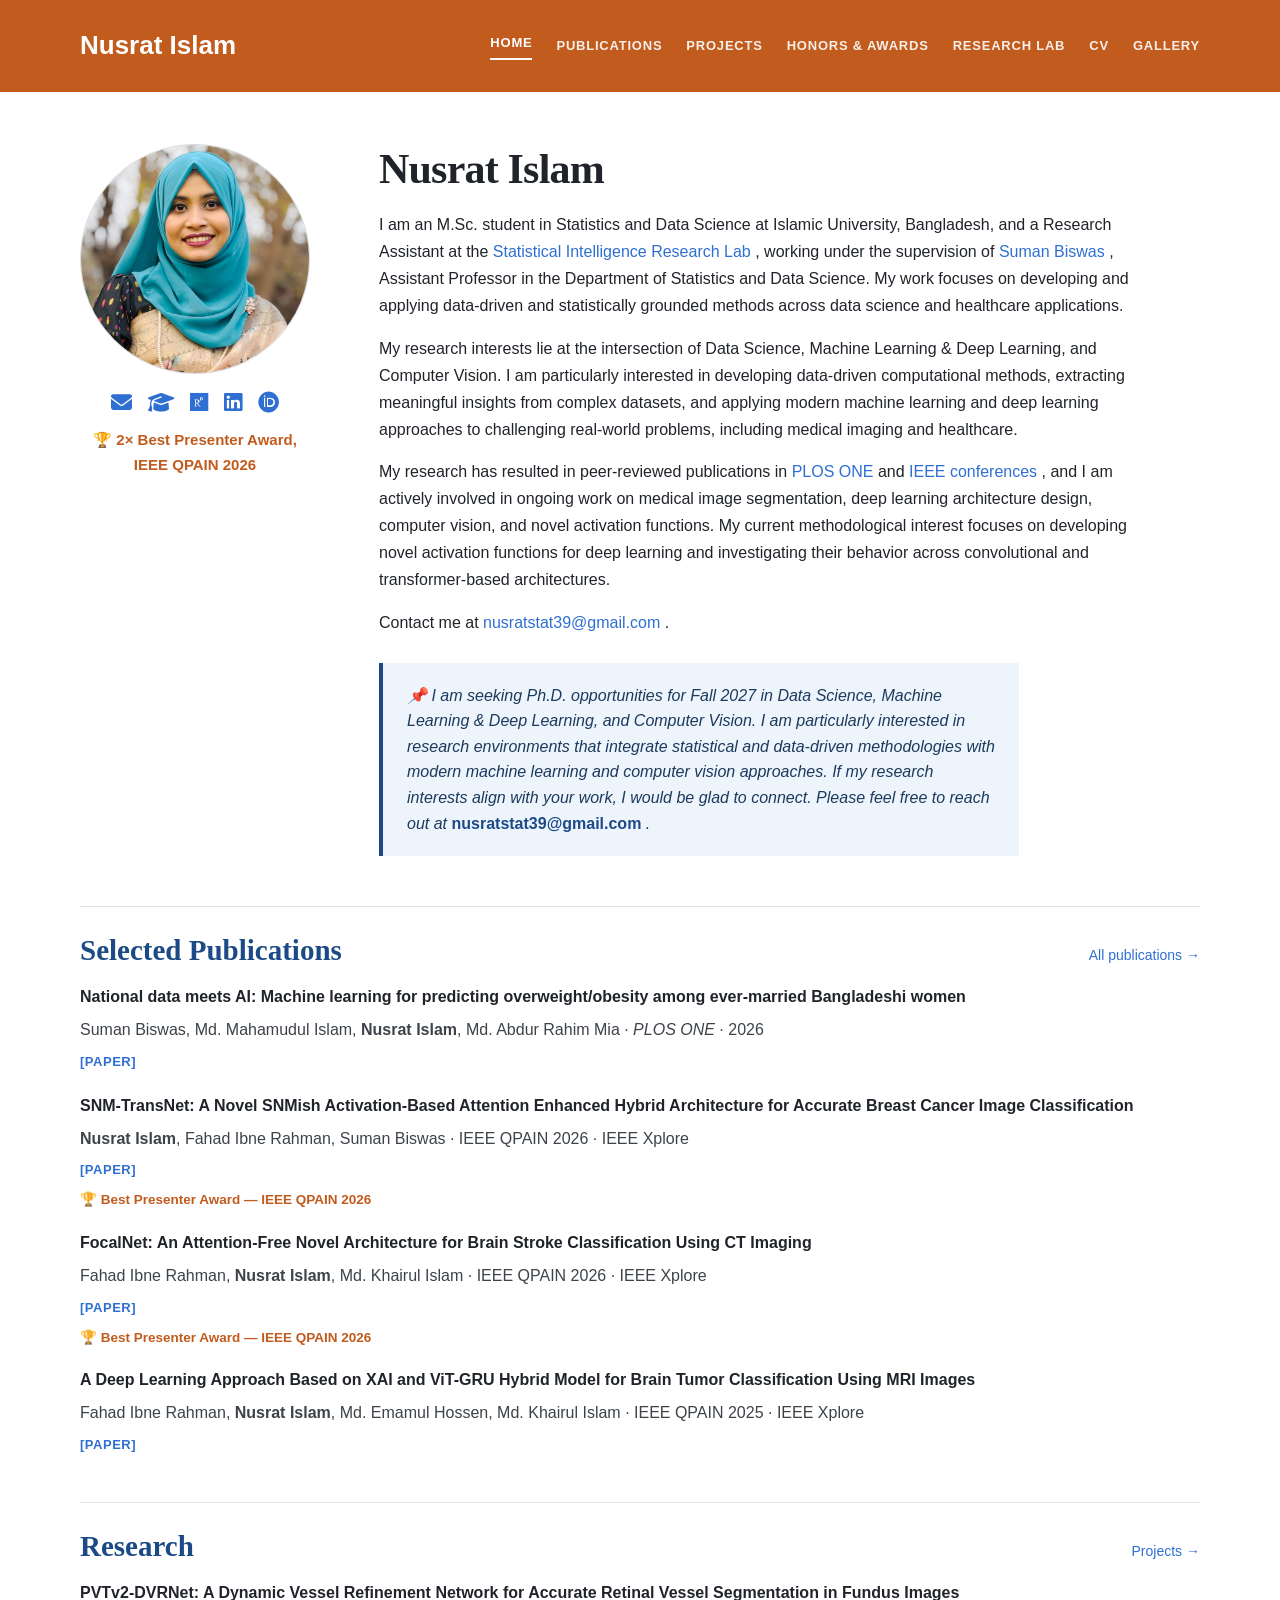
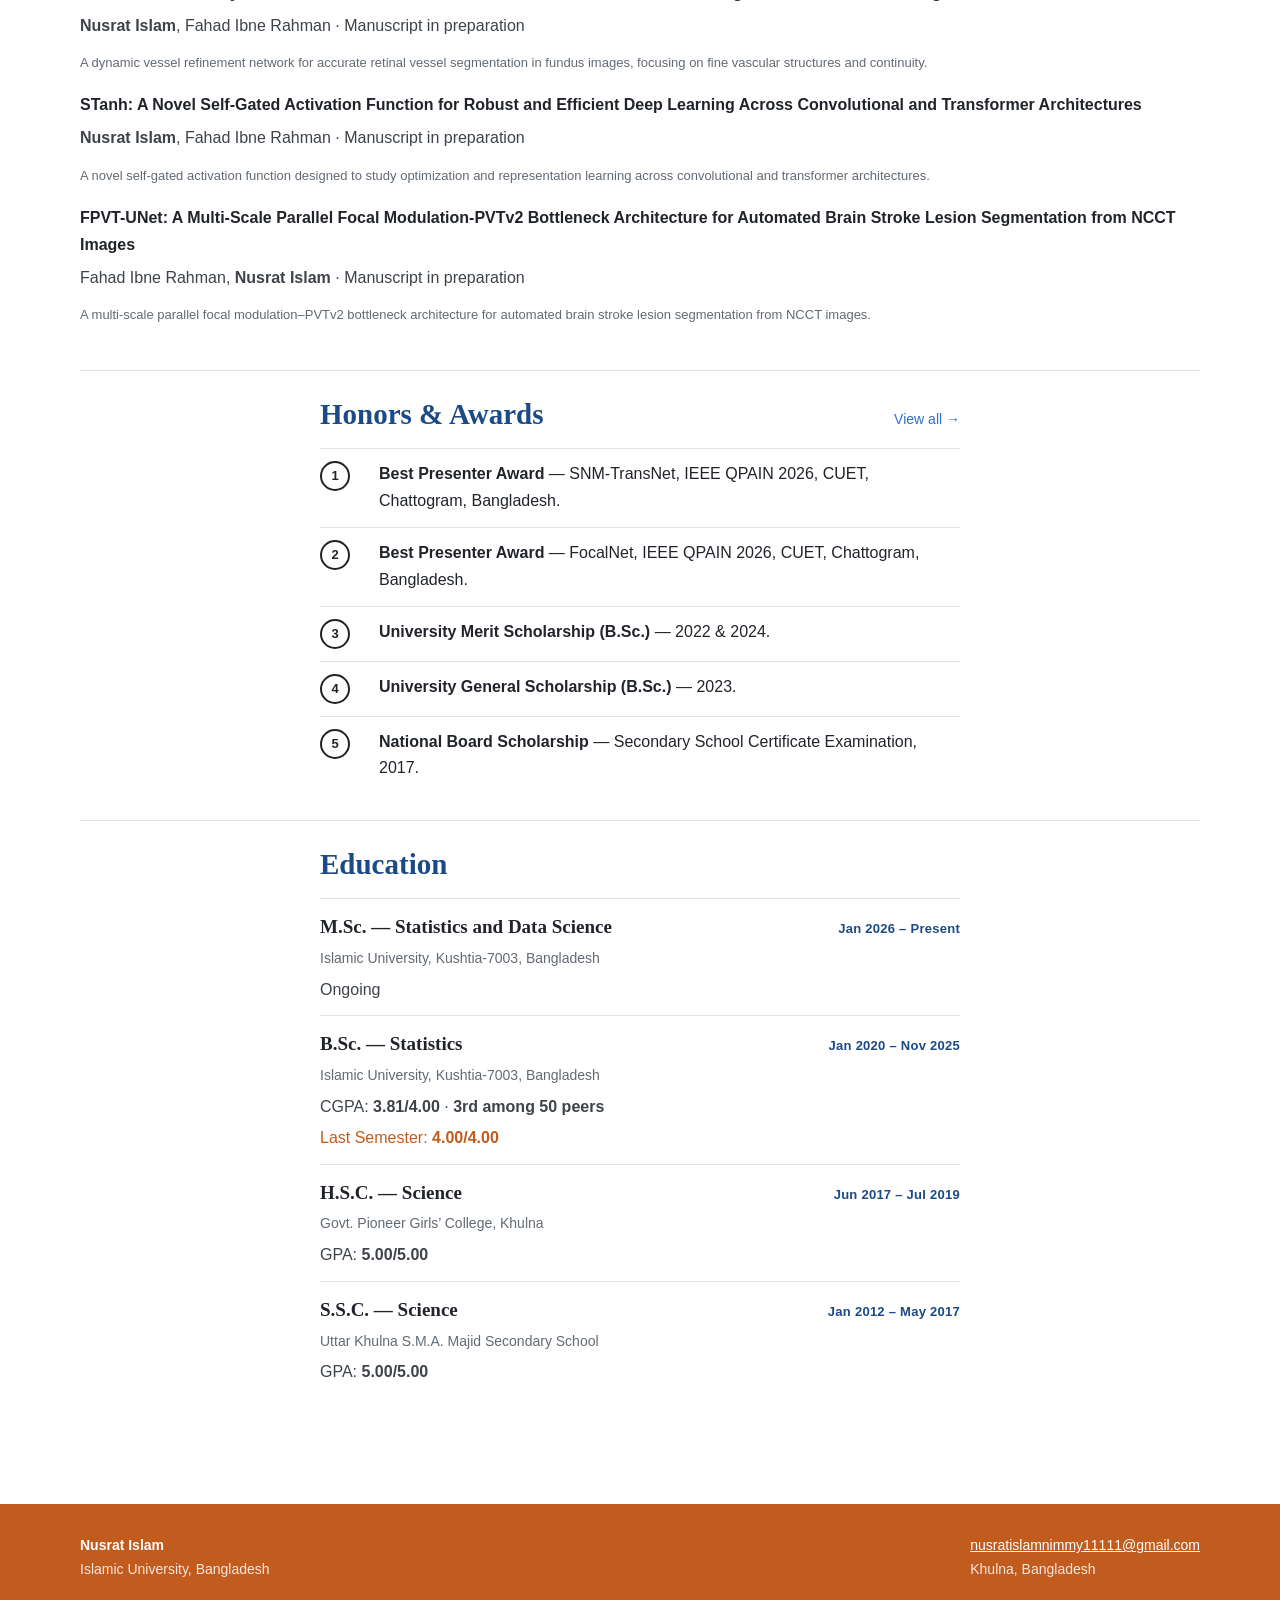
==== commit 230b088c: "Update index.html" ====
--- a/index.html
+++ b/index.html
@@ -68,8 +68,8 @@
     </p>
 
     <p>
-      My research interests lie at the intersection of
-      <strong>Data Science, Machine Learning &amp; Deep Learning, and Computer Vision</strong>.
+      My research interests lie at the intersection of 
+      Data Science, Machine Learning &amp; Deep Learning, and Computer Vision.
       I am particularly interested in developing data-driven computational methods,
       extracting meaningful insights from complex datasets, and applying modern
       machine learning and deep learning approaches to challenging real-world problems,
@@ -102,7 +102,7 @@
 
     <div class="callout">
       📌 I am seeking Ph.D. opportunities for Fall 2027 in
-      <strong>Data Science, Machine Learning &amp; Deep Learning, and Computer Vision</strong>.
+      Data Science, Machine Learning &amp; Deep Learning, and Computer Vision.
       I am particularly interested in research environments that integrate
       statistical and data-driven methodologies with modern machine learning
       and computer vision approaches. If my research interests align with your
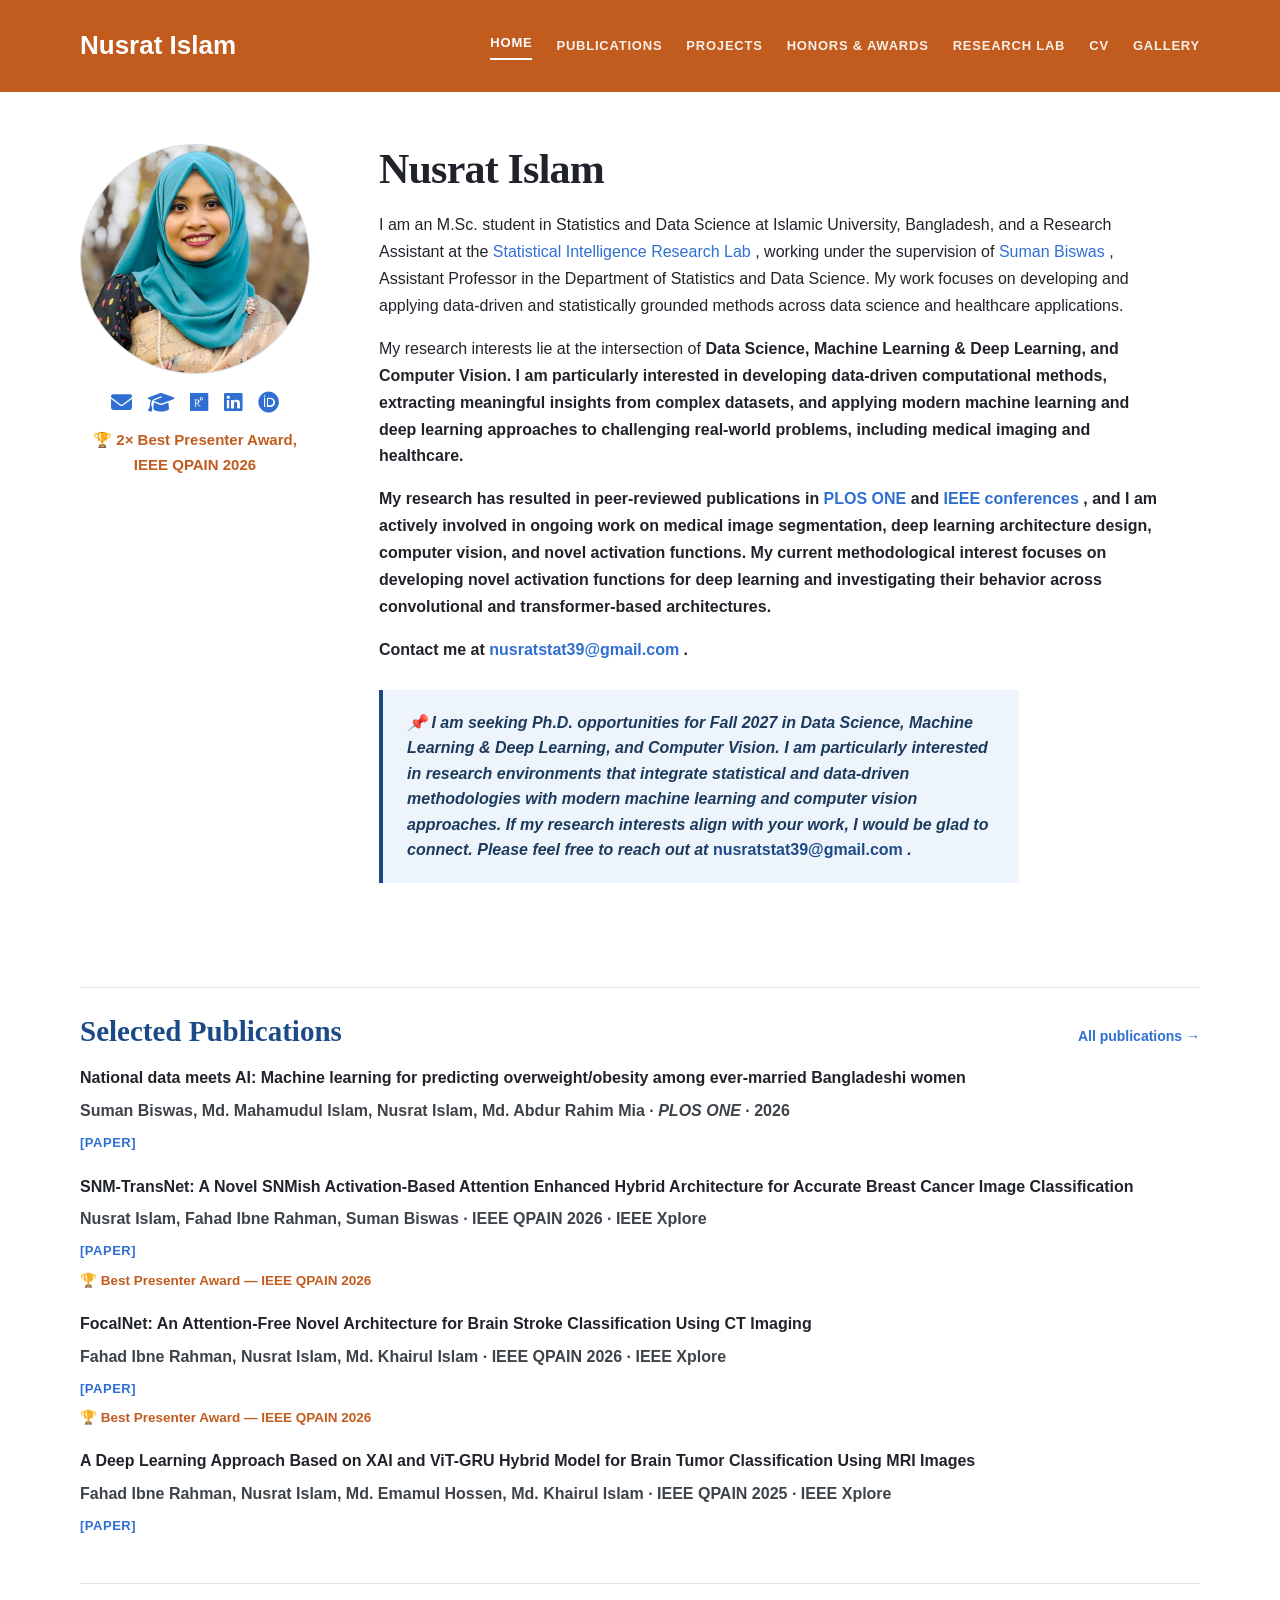
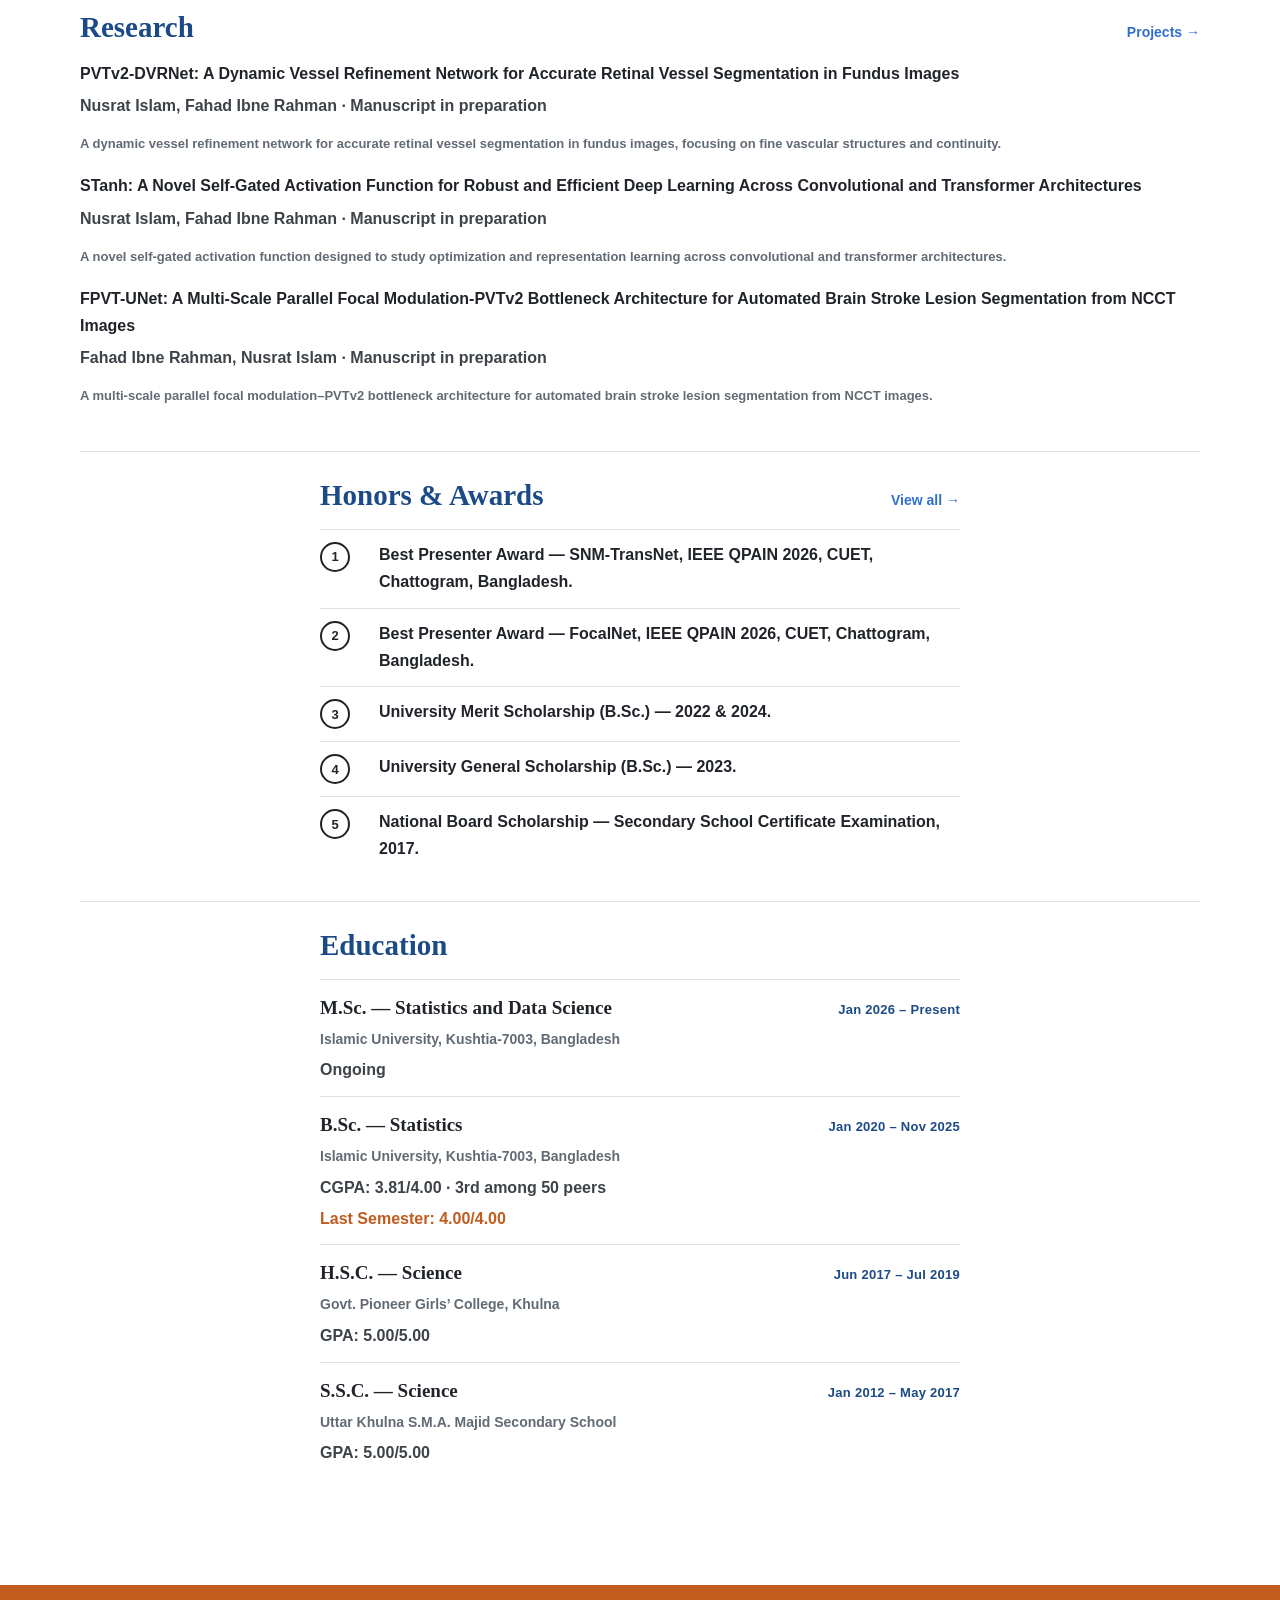
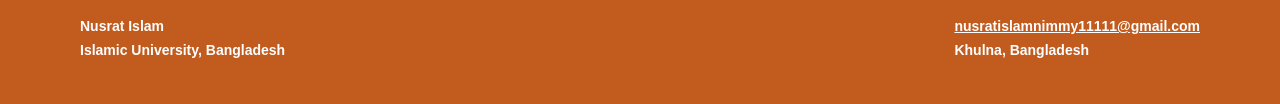
==== commit f215ea82: "Highlight research interests in HTML" ====
--- a/index.html
+++ b/index.html
@@ -69,7 +69,7 @@
 
     <p>
       My research interests lie at the intersection of 
-      Data Science, Machine Learning &amp; Deep Learning, and Computer Vision.
+      <strong>Data Science, Machine Learning &amp; Deep Learning, and Computer Vision<strong>.
       I am particularly interested in developing data-driven computational methods,
       extracting meaningful insights from complex datasets, and applying modern
       machine learning and deep learning approaches to challenging real-world problems,
@@ -102,7 +102,7 @@
 
     <div class="callout">
       📌 I am seeking Ph.D. opportunities for Fall 2027 in
-      Data Science, Machine Learning &amp; Deep Learning, and Computer Vision.
+      <strong>Data Science, Machine Learning &amp; Deep Learning, and Computer Vision<strong>.
       I am particularly interested in research environments that integrate
       statistical and data-driven methodologies with modern machine learning
       and computer vision approaches. If my research interests align with your
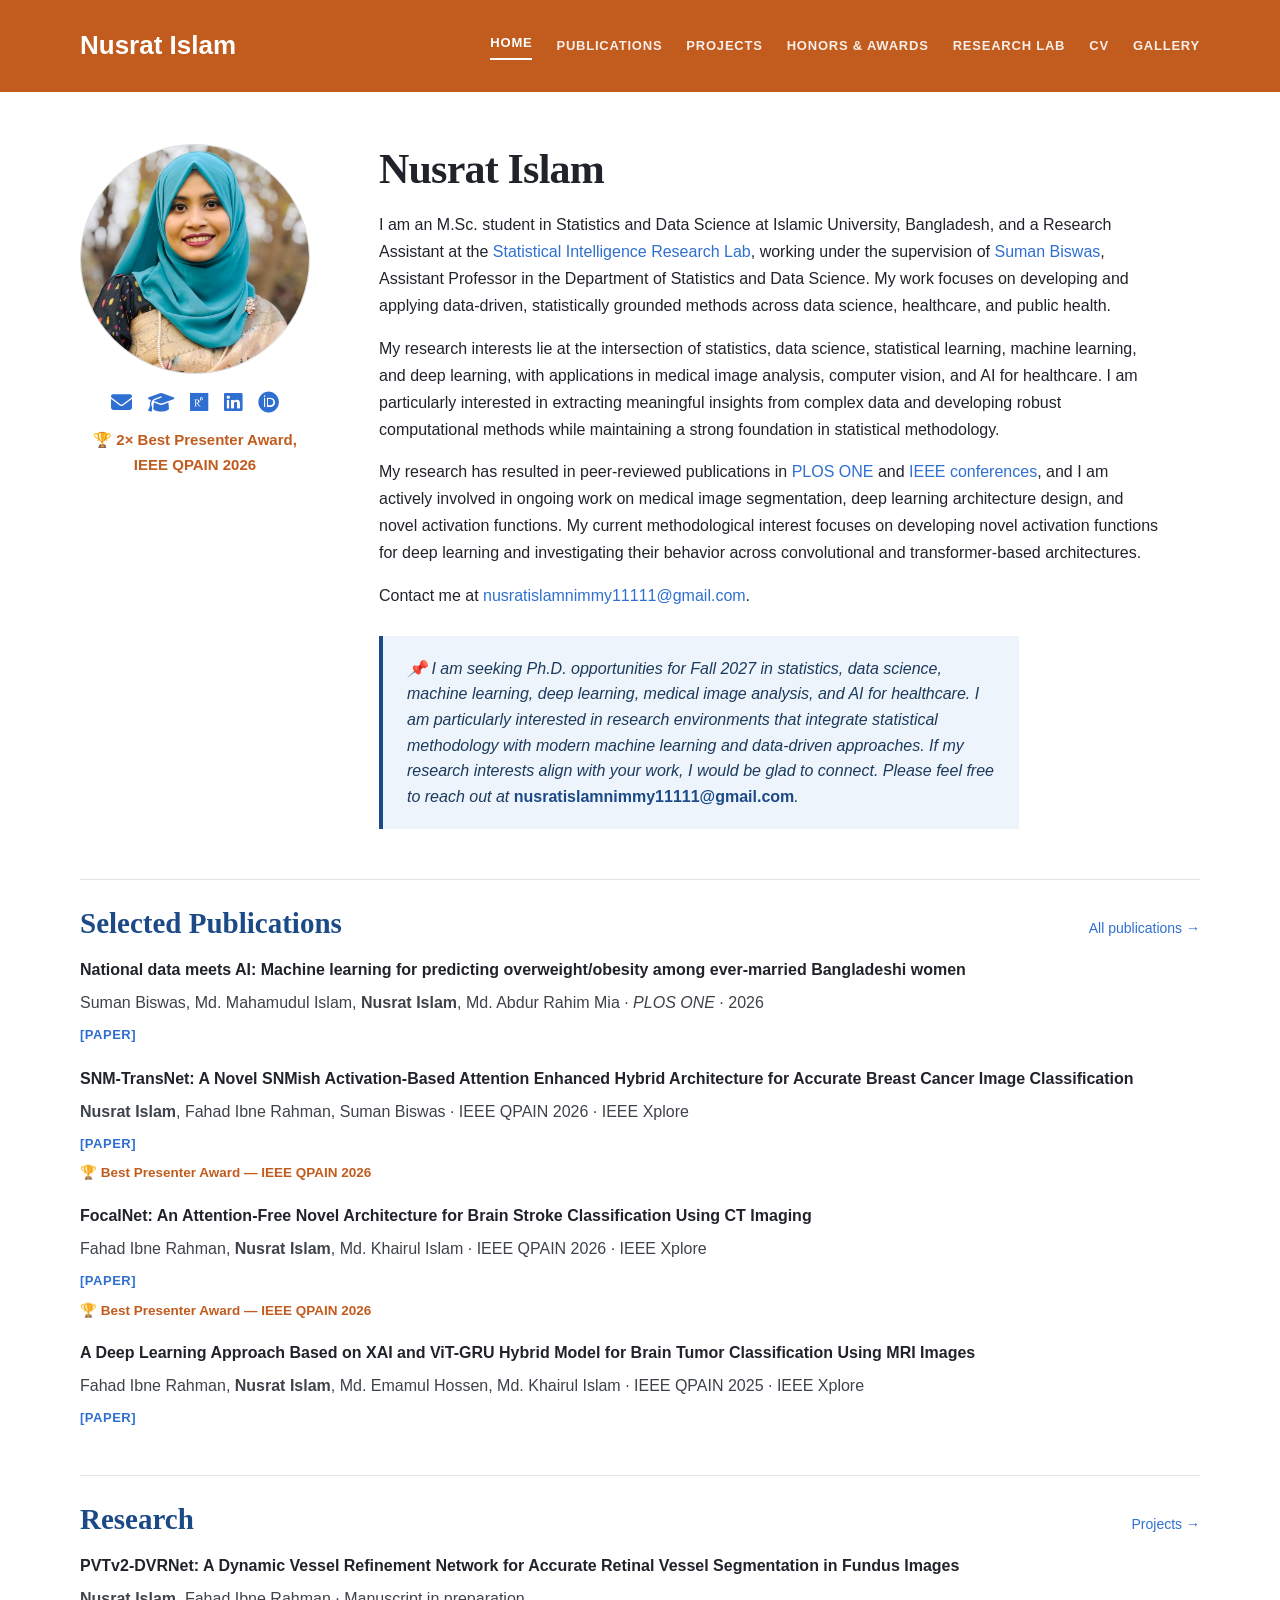
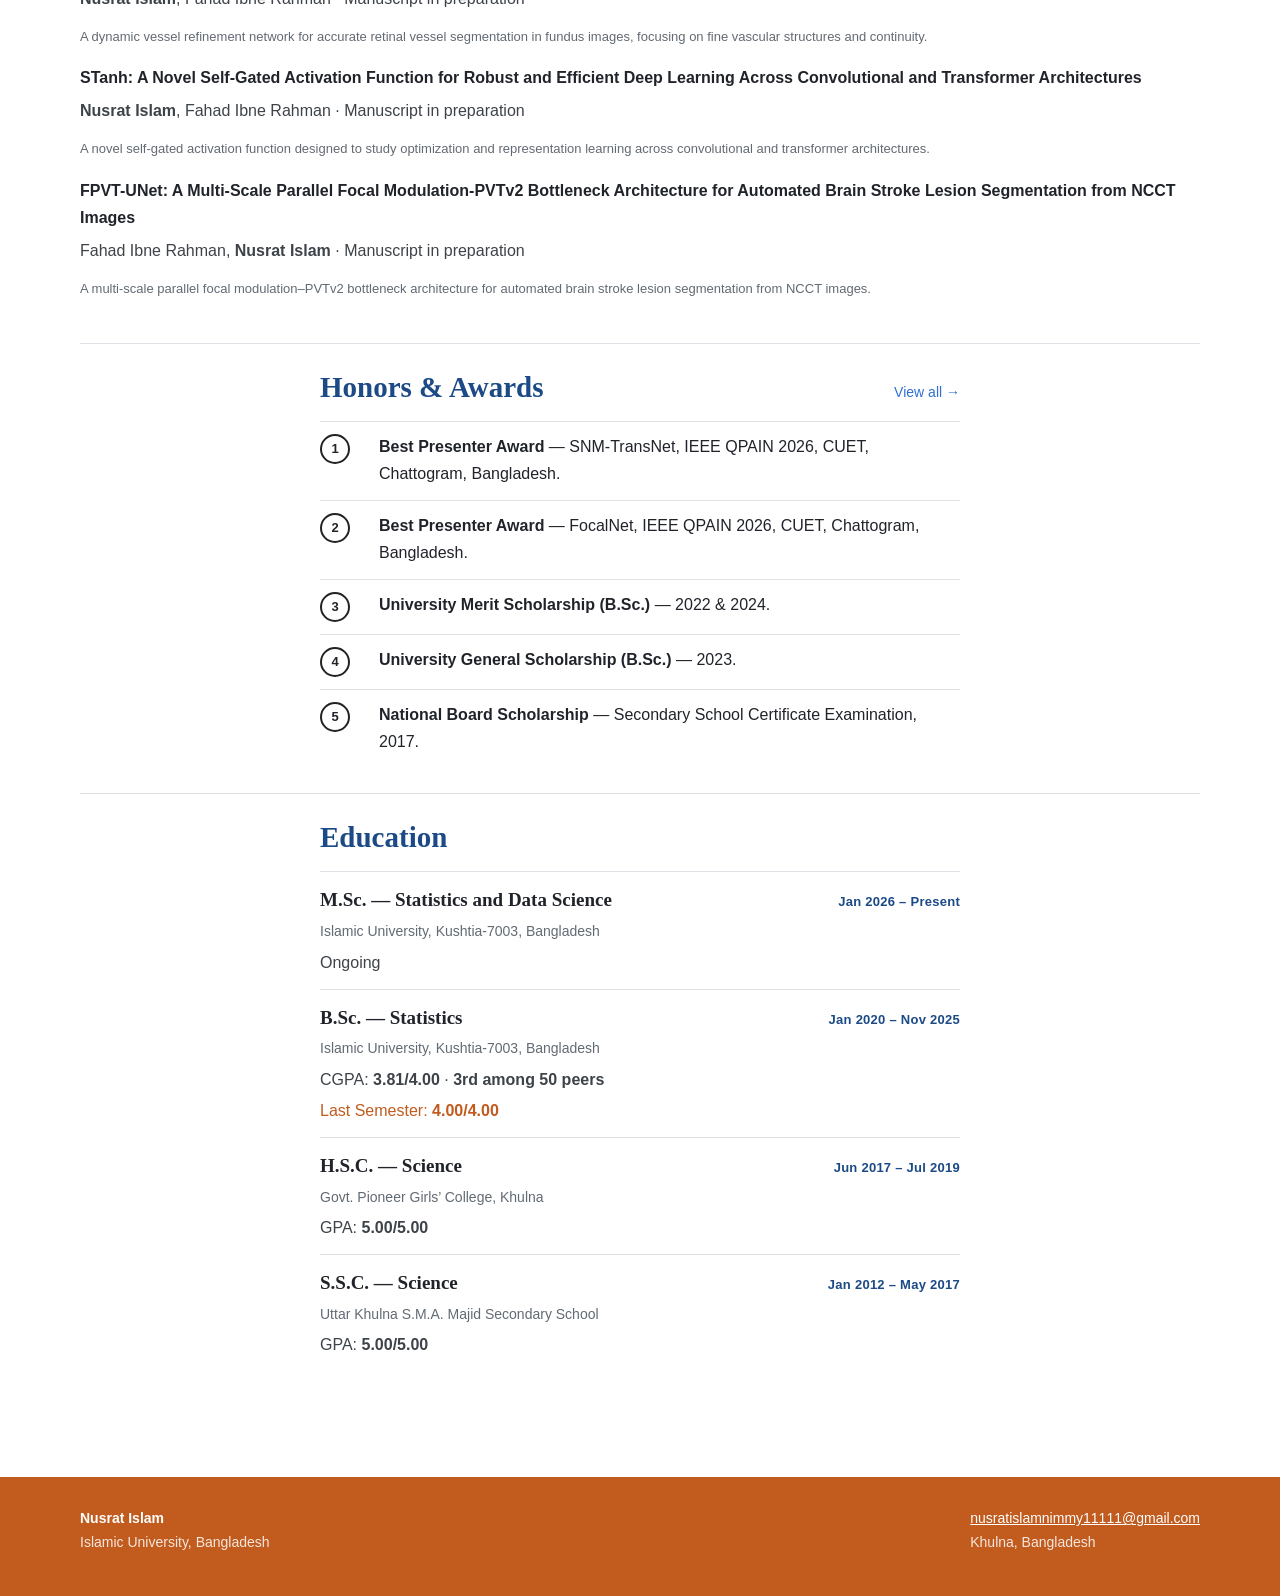
==== commit 249fdd07: "Add files via upload" ====
--- a/index.html
+++ b/index.html
@@ -1,119 +1,7 @@
 <!doctype html><html lang="en"><head><meta charset="utf-8"><meta name="viewport" content="width=device-width,initial-scale=1"><meta name="description" content="Nusrat Islam — Statistics, Data Science, Machine Learning, Deep Learning, Medical Image Analysis and AI in Healthcare."><title>Home | Nusrat Islam</title><style>:root{--ink:#20242a;--muted:#626a73;--line:#dfe3e7;--accent:#2f6fd1;--accent-dark:#1c4a86;--warm:#c15b1e;--maroon:#8a1f2b;--callout-bg:#eef4fc;--paper:#fff;--soft:#f7f8f9;--max:1120px}*{box-sizing:border-box}html{scroll-behavior:smooth}body{margin:0;background:var(--paper);color:var(--ink);font-family:Arial,Helvetica,sans-serif;line-height:1.68;font-size:16px}a{color:var(--accent);text-decoration:none}a:hover{color:var(--accent-dark);text-decoration:underline}.container{width:min(var(--max),calc(100% - 48px));margin:0 auto}.site-header{border-bottom:0;background:var(--warm)}.nav{min-height:92px;display:flex;align-items:center;justify-content:space-between;gap:30px}.brand{font-family:Arial,Helvetica,sans-serif;font-size:26px;font-weight:700;color:#fff;white-space:nowrap}.nav-links{display:flex;align-items:center;gap:24px;flex-wrap:wrap;justify-content:flex-end}.nav-links a{font-size:13px;color:rgba(255,255,255,.9);text-transform:uppercase;letter-spacing:.06em;font-weight:600}.nav-links a.active,.nav-links a:hover{color:#fff;text-decoration:none;border-bottom:2px solid #fff;padding-bottom:4px}main{padding:52px 0 80px}.hero{display:grid;grid-template-columns:245px 1fr;gap:54px;align-items:start;padding-bottom:50px;border-bottom:1px solid var(--line)}.profile{width:230px}.profile img{width:230px;height:230px;border-radius:50%;object-fit:cover;display:block;border:1px solid #d6dade;background:#f0f2f4}.socials{display:flex;flex-direction:row;flex-wrap:wrap;justify-content:center;gap:16px;margin-top:18px}.socials a{display:inline-flex;align-items:center;justify-content:center;color:var(--accent);font-size:21px;transition:color .15s ease,transform .15s ease}.socials a:hover{color:var(--maroon);transform:translateY(-2px);text-decoration:none}.socials i{width:auto}.badge-line{margin-top:14px;font-weight:700;color:var(--warm);font-size:15px;text-align:center}.award-note{margin-top:6px;font-weight:700;color:var(--warm);font-size:13.5px}.callout{margin-top:26px;background:var(--callout-bg);border-left:4px solid var(--accent-dark);padding:20px 24px;font-style:italic;color:#1c3a5c;max-width:640px;line-height:1.6}.callout a{color:var(--accent-dark);font-style:normal;font-weight:700}.kicker{font-size:14px;color:var(--accent);font-weight:700;letter-spacing:.03em;margin:0 0 10px}h1,h2,h3{font-family:Georgia,"Times New Roman",serif;color:var(--ink);line-height:1.2}h1{font-size:42px;margin:0 0 18px;letter-spacing:-.8px}h2{font-size:29px;margin:0 0 16px;color:var(--accent-dark)}h3{font-size:21px;margin:0 0 8px}.hero-copy p{max-width:780px;margin:0 0 16px}.section{padding:26px 0;border-bottom:1px solid var(--line)}.section:last-child{border-bottom:0}.section-head{display:flex;justify-content:space-between;gap:25px;align-items:baseline}.more{font-size:14px;white-space:nowrap}.publication{margin:0 0 18px}.pub-year{font-family:Georgia,"Times New Roman",serif;font-size:22px;margin:14px 0 10px}.pub-title{font-weight:700}.authors{color:#3d4349;margin-top:6px}.paper-link{display:inline-block;margin-top:7px;font-size:13px;font-weight:700;letter-spacing:.04em}.status-tag{display:inline-block;margin-top:7px;font-size:13px;font-weight:400;letter-spacing:.04em;color:var(--muted)}.edu-entry{padding:12px 0;border-top:1px solid var(--line)}.edu-head{display:flex;justify-content:space-between;align-items:baseline;gap:20px;flex-wrap:wrap}.edu-degree{font-family:Georgia,"Times New Roman",serif;font-weight:700;font-size:19px;color:var(--ink)}.edu-date{font-size:13px;color:var(--accent-dark);font-weight:700;white-space:nowrap;letter-spacing:.02em}.edu-meta{color:var(--muted);font-size:14px;margin-top:4px}.edu-note{color:#3d4349;margin-top:6px}.edu-highlight{color:var(--warm);display:inline-block;margin-top:4px}.award{display:grid;grid-template-columns:44px 1fr;gap:15px;padding:12px 0;border-top:1px solid var(--line)}.award-number{width:30px;height:30px;border:2px solid #222;border-radius:50%;display:flex;align-items:center;justify-content:center;font-weight:700;font-size:13px}.narrow-box{max-width:640px;margin:0 auto}.page-title{max-width:850px;padding-bottom:20px;border-bottom:1px solid var(--line);margin-bottom:26px}.page-title h1{margin-bottom:10px}.page-title p{margin:0;color:var(--muted)}.project{display:grid;grid-template-columns:190px 1fr;gap:35px;padding:28px 0;border-top:1px solid var(--line)}.project-tag{font-size:12px;text-transform:uppercase;letter-spacing:.08em;color:var(--muted);font-weight:700}.gallery-grid{display:grid;grid-template-columns:repeat(3,1fr);gap:18px}.gallery-placeholder{min-height:180px;border:1px dashed #b9c0c7;background:#fafbfb;display:flex;align-items:center;justify-content:center;text-align:center;padding:20px;color:var(--muted)}.cv-box{border:1px solid var(--line);padding:28px;max-width:720px}.small{font-size:13px;color:var(--muted)}.site-footer{background:var(--warm);border-top:0;padding:30px 0 42px;color:rgba(255,255,255,.85);font-size:14px}.site-footer strong{color:#fff}.site-footer a{color:#fff;text-decoration:underline}.footer-row{display:flex;justify-content:space-between;gap:20px;flex-wrap:wrap}@media(max-width:800px){.nav{align-items:flex-start;padding:18px 0;flex-direction:column}.nav-links{justify-content:flex-start;gap:13px 18px}.hero{grid-template-columns:1fr;gap:28px;text-align:center}.profile{width:170px;margin:0 auto}.profile img{width:170px;height:170px}.socials{justify-content:center}.callout{margin-left:auto;margin-right:auto;text-align:center}.gallery-grid{grid-template-columns:1fr}.education-item,.project{grid-template-columns:1fr;gap:8px}h1{font-size:36px}}@media(max-width:500px){.container{width:min(var(--max),calc(100% - 30px))}main{padding-top:34px}h1{font-size:32px}}</style><link rel="stylesheet" href="https://cdnjs.cloudflare.com/ajax/libs/font-awesome/6.5.2/css/all.min.css"></head><body>
 <header class="site-header"><div class="container nav"><a class="brand" href="index.html">Nusrat Islam</a><nav class="nav-links"><a class="active" href="index.html">Home</a><a href="publications.html">Publications</a><a href="projects.html">Projects</a><a href="honors.html">Honors &amp; Awards</a><a href="research-lab.html">Research Lab</a><a href="assets/Nusrat-Islam-Nimmy-CV.pdf">CV</a><a href="gallery.html">Gallery</a></nav></div></header>
 <main><div class="container">
-<section class="hero">
-  <aside class="profile">
-    <img src="assets/profile.jpg" alt="Portrait of Nusrat Islam">
-
-    <div class="socials">
-      <a href="mailto:nusratstat39@gmail.com"
-         aria-label="Email"
-         title="Email">
-        <i class="fa-solid fa-envelope"></i>
-      </a>
-
-      <a href="https://scholar.google.com/citations?user=DsKezPsAAAAJ&amp;hl=en"
-         target="_blank"
-         aria-label="Google Scholar"
-         title="Google Scholar">
-        <i class="fa-solid fa-graduation-cap"></i>
-      </a>
-
-      <a href="https://www.researchgate.net/profile/Nusrat-Islam-19"
-         target="_blank"
-         aria-label="ResearchGate"
-         title="ResearchGate">
-        <i class="fa-brands fa-researchgate"></i>
-      </a>
-
-      <a href="https://www.linkedin.com/in/nusrat-islam-nimmy-672443304"
-         target="_blank"
-         aria-label="LinkedIn"
-         title="LinkedIn">
-        <i class="fa-brands fa-linkedin"></i>
-      </a>
-
-      <a href="https://orcid.org/0009-0003-2239-0097"
-         target="_blank"
-         aria-label="ORCID"
-         title="ORCID">
-        <i class="fa-brands fa-orcid"></i>
-      </a>
-    </div>
-
-    <div class="badge-line">
-      🏆 2× Best Presenter Award, IEEE QPAIN 2026
-    </div>
-  </aside>
-
-  <div class="hero-copy">
-
-    <h1>Nusrat Islam</h1>
-
-    <p>
-      I am an M.Sc. student in Statistics and Data Science at Islamic University,
-      Bangladesh, and a Research Assistant at the
-      <a href="https://www.researchgate.net/lab/Statistical-Intelligence-Research-Lab-Suman-Biswas"
-         target="_blank">
-        Statistical Intelligence Research Lab
-      </a>,
-      working under the supervision of
-      <a href="https://scholar.google.com/citations?user=carHN6EAAAAJ&amp;hl=en"
-         target="_blank">
-        Suman Biswas
-      </a>,
-      Assistant Professor in the Department of Statistics and Data Science.
-      My work focuses on developing and applying data-driven and statistically
-      grounded methods across data science and healthcare applications.
-    </p>
-
-    <p>
-      My research interests lie at the intersection of 
-      <strong>Data Science, Machine Learning &amp; Deep Learning, and Computer Vision<strong>.
-      I am particularly interested in developing data-driven computational methods,
-      extracting meaningful insights from complex datasets, and applying modern
-      machine learning and deep learning approaches to challenging real-world problems,
-      including medical imaging and healthcare.
-    </p>
-
-    <p>
-      My research has resulted in peer-reviewed publications in
-      <a href="https://doi.org/10.1371/journal.pone.0341821"
-         target="_blank">
-        PLOS ONE
-      </a>
-      and
-      <a href="publications.html">
-        IEEE conferences
-      </a>,
-      and I am actively involved in ongoing work on medical image segmentation,
-      deep learning architecture design, computer vision, and novel activation
-      functions. My current methodological interest focuses on developing novel
-      activation functions for deep learning and investigating their behavior
-      across convolutional and transformer-based architectures.
-    </p>
-
-    <p>
-      Contact me at
-      <a href="mailto:nusratstat39@gmail.com">
-        nusratstat39@gmail.com
-      </a>.
-    </p>
-
-    <div class="callout">
-      📌 I am seeking Ph.D. opportunities for Fall 2027 in
-      <strong>Data Science, Machine Learning &amp; Deep Learning, and Computer Vision<strong>.
-      I am particularly interested in research environments that integrate
-      statistical and data-driven methodologies with modern machine learning
-      and computer vision approaches. If my research interests align with your
-      work, I would be glad to connect. Please feel free to reach out at
-      <a href="mailto:nusratstat39@gmail.com">
-        nusratstat39@gmail.com
-      </a>.
-    </div>
-
-  </div>
-</section>
+<section class="hero"><aside class="profile"><img src="assets/profile.jpg" alt="Portrait of Nusrat Islam"><div class="socials"><a href="mailto:nusratislamnimmy11111@gmail.com" aria-label="Email" title="Email"><i class="fa-solid fa-envelope"></i></a><a href="https://scholar.google.com/citations?user=DsKezPsAAAAJ&amp;hl=en" target="_blank" aria-label="Google Scholar" title="Google Scholar"><i class="fa-solid fa-graduation-cap"></i></a><a href="https://www.researchgate.net/profile/Nusrat-Islam-19" target="_blank" aria-label="ResearchGate" title="ResearchGate"><i class="fa-brands fa-researchgate"></i></a><a href="https://www.linkedin.com/in/nusrat-islam-nimmy-672443304" target="_blank" aria-label="LinkedIn" title="LinkedIn"><i class="fa-brands fa-linkedin"></i></a><a href="https://orcid.org/0009-0003-2239-0097" target="_blank" aria-label="ORCID" title="ORCID"><i class="fa-brands fa-orcid"></i></a></div><div class="badge-line">🏆 2× Best Presenter Award, IEEE QPAIN 2026</div></aside><div class="hero-copy"><h1>Nusrat Islam</h1><p>I am an M.Sc. student in Statistics and Data Science at Islamic University, Bangladesh, and a Research Assistant at the <a href="https://www.researchgate.net/lab/Statistical-Intelligence-Research-Lab-Suman-Biswas" target="_blank">Statistical Intelligence Research Lab</a>, working under the supervision of <a href="https://scholar.google.com/citations?user=carHN6EAAAAJ&amp;hl=en" target="_blank">Suman Biswas</a>, Assistant Professor in the Department of Statistics and Data Science. My work focuses on developing and applying data-driven, statistically grounded methods across data science, healthcare, and public health.</p><p>My research interests lie at the intersection of statistics, data science, statistical learning, machine learning, and deep learning, with applications in medical image analysis, computer vision, and AI for healthcare. I am particularly interested in extracting meaningful insights from complex data and developing robust computational methods while maintaining a strong foundation in statistical methodology.</p><p>My research has resulted in peer-reviewed publications in <a href="https://doi.org/10.1371/journal.pone.0341821" target="_blank">PLOS ONE</a> and <a href="publications.html">IEEE conferences</a>, and I am actively involved in ongoing work on medical image segmentation, deep learning architecture design, and novel activation functions. My current methodological interest focuses on developing novel activation functions for deep learning and investigating their behavior across convolutional and transformer-based architectures.</p><p>Contact me at <a href="mailto:nusratislamnimmy11111@gmail.com">nusratislamnimmy11111@gmail.com</a>.</p><div class="callout">📌 I am seeking Ph.D. opportunities for Fall 2027 in statistics, data science, machine learning, deep learning, medical image analysis, and AI for healthcare. I am particularly interested in research environments that integrate statistical methodology with modern machine learning and data-driven approaches. If my research interests align with your work, I would be glad to connect. Please feel free to reach out at <a href="mailto:nusratislamnimmy11111@gmail.com">nusratislamnimmy11111@gmail.com</a>.</div></div></section>
 <section class="section"><div class="section-head"><h2>Selected Publications</h2><a class="more" href="publications.html">All publications &#8594;</a></div><div class="publication"><div class="pub-title">National data meets AI: Machine learning for predicting overweight/obesity among ever-married Bangladeshi women</div><div class="authors">Suman Biswas, Md. Mahamudul Islam, <strong>Nusrat Islam</strong>, Md. Abdur Rahim Mia &middot; <em>PLOS ONE</em> &middot; 2026</div><a class="paper-link" href="https://doi.org/10.1371/journal.pone.0341821" target="_blank">[PAPER]</a></div><div class="publication"><div class="pub-title">SNM-TransNet: A Novel SNMish Activation-Based Attention Enhanced Hybrid Architecture for Accurate Breast Cancer Image Classification</div><div class="authors"><strong>Nusrat Islam</strong>, Fahad Ibne Rahman, Suman Biswas &middot; IEEE QPAIN 2026 &middot; IEEE Xplore</div><a class="paper-link" href="https://doi.org/10.1109/QPAIN69676.2026.11546422" target="_blank">[PAPER]</a><div class="award-note">&#127942; Best Presenter Award &mdash; IEEE QPAIN 2026</div></div><div class="publication"><div class="pub-title">FocalNet: An Attention-Free Novel Architecture for Brain Stroke Classification Using CT Imaging</div><div class="authors">Fahad Ibne Rahman, <strong>Nusrat Islam</strong>, Md. Khairul Islam &middot; IEEE QPAIN 2026 &middot; IEEE Xplore</div><a class="paper-link" href="https://doi.org/10.1109/QPAIN69676.2026.11545628" target="_blank">[PAPER]</a><div class="award-note">&#127942; Best Presenter Award &mdash; IEEE QPAIN 2026</div></div><div class="publication"><div class="pub-title">A Deep Learning Approach Based on XAI and ViT-GRU Hybrid Model for Brain Tumor Classification Using MRI Images</div><div class="authors">Fahad Ibne Rahman, <strong>Nusrat Islam</strong>, Md. Emamul Hossen, Md. Khairul Islam &middot; IEEE QPAIN 2025 &middot; IEEE Xplore</div><a class="paper-link" href="https://doi.org/10.1109/QPAIN66474.2025.11171653" target="_blank">[PAPER]</a></div></section>
 <section class="section"><div class="section-head"><h2>Research</h2><a class="more" href="projects.html">Projects &#8594;</a></div><div class="publication"><div class="pub-title">PVTv2-DVRNet: A Dynamic Vessel Refinement Network for Accurate Retinal Vessel Segmentation in Fundus Images</div><div class="authors"><strong>Nusrat Islam</strong>, Fahad Ibne Rahman &middot; Manuscript in preparation</div><p class="small">A dynamic vessel refinement network for accurate retinal vessel segmentation in fundus images, focusing on fine vascular structures and continuity.</p></div><div class="publication"><div class="pub-title">STanh: A Novel Self-Gated Activation Function for Robust and Efficient Deep Learning Across Convolutional and Transformer Architectures</div><div class="authors"><strong>Nusrat Islam</strong>, Fahad Ibne Rahman &middot; Manuscript in preparation</div><p class="small">A novel self-gated activation function designed to study optimization and representation learning across convolutional and transformer architectures.</p></div><div class="publication"><div class="pub-title">FPVT-UNet: A Multi-Scale Parallel Focal Modulation-PVTv2 Bottleneck Architecture for Automated Brain Stroke Lesion Segmentation from NCCT Images</div><div class="authors">Fahad Ibne Rahman, <strong>Nusrat Islam</strong> &middot; Manuscript in preparation</div><p class="small">A multi-scale parallel focal modulation&ndash;PVTv2 bottleneck architecture for automated brain stroke lesion segmentation from NCCT images.</p></div></section>
 <section class="section"><div class="narrow-box"><div class="section-head"><h2>Honors &amp; Awards</h2><a class="more" href="honors.html">View all &#8594;</a></div><div class="award"><div class="award-number">1</div><div><strong>Best Presenter Award</strong> &mdash; SNM-TransNet, IEEE QPAIN 2026, CUET, Chattogram, Bangladesh.</div></div><div class="award"><div class="award-number">2</div><div><strong>Best Presenter Award</strong> &mdash; FocalNet, IEEE QPAIN 2026, CUET, Chattogram, Bangladesh.</div></div><div class="award"><div class="award-number">3</div><div><strong>University Merit Scholarship (B.Sc.)</strong> &mdash; 2022 &amp; 2024.</div></div><div class="award"><div class="award-number">4</div><div><strong>University General Scholarship (B.Sc.)</strong> &mdash; 2023.</div></div><div class="award"><div class="award-number">5</div><div><strong>National Board Scholarship</strong> &mdash; Secondary School Certificate Examination, 2017.</div></div></div></section>
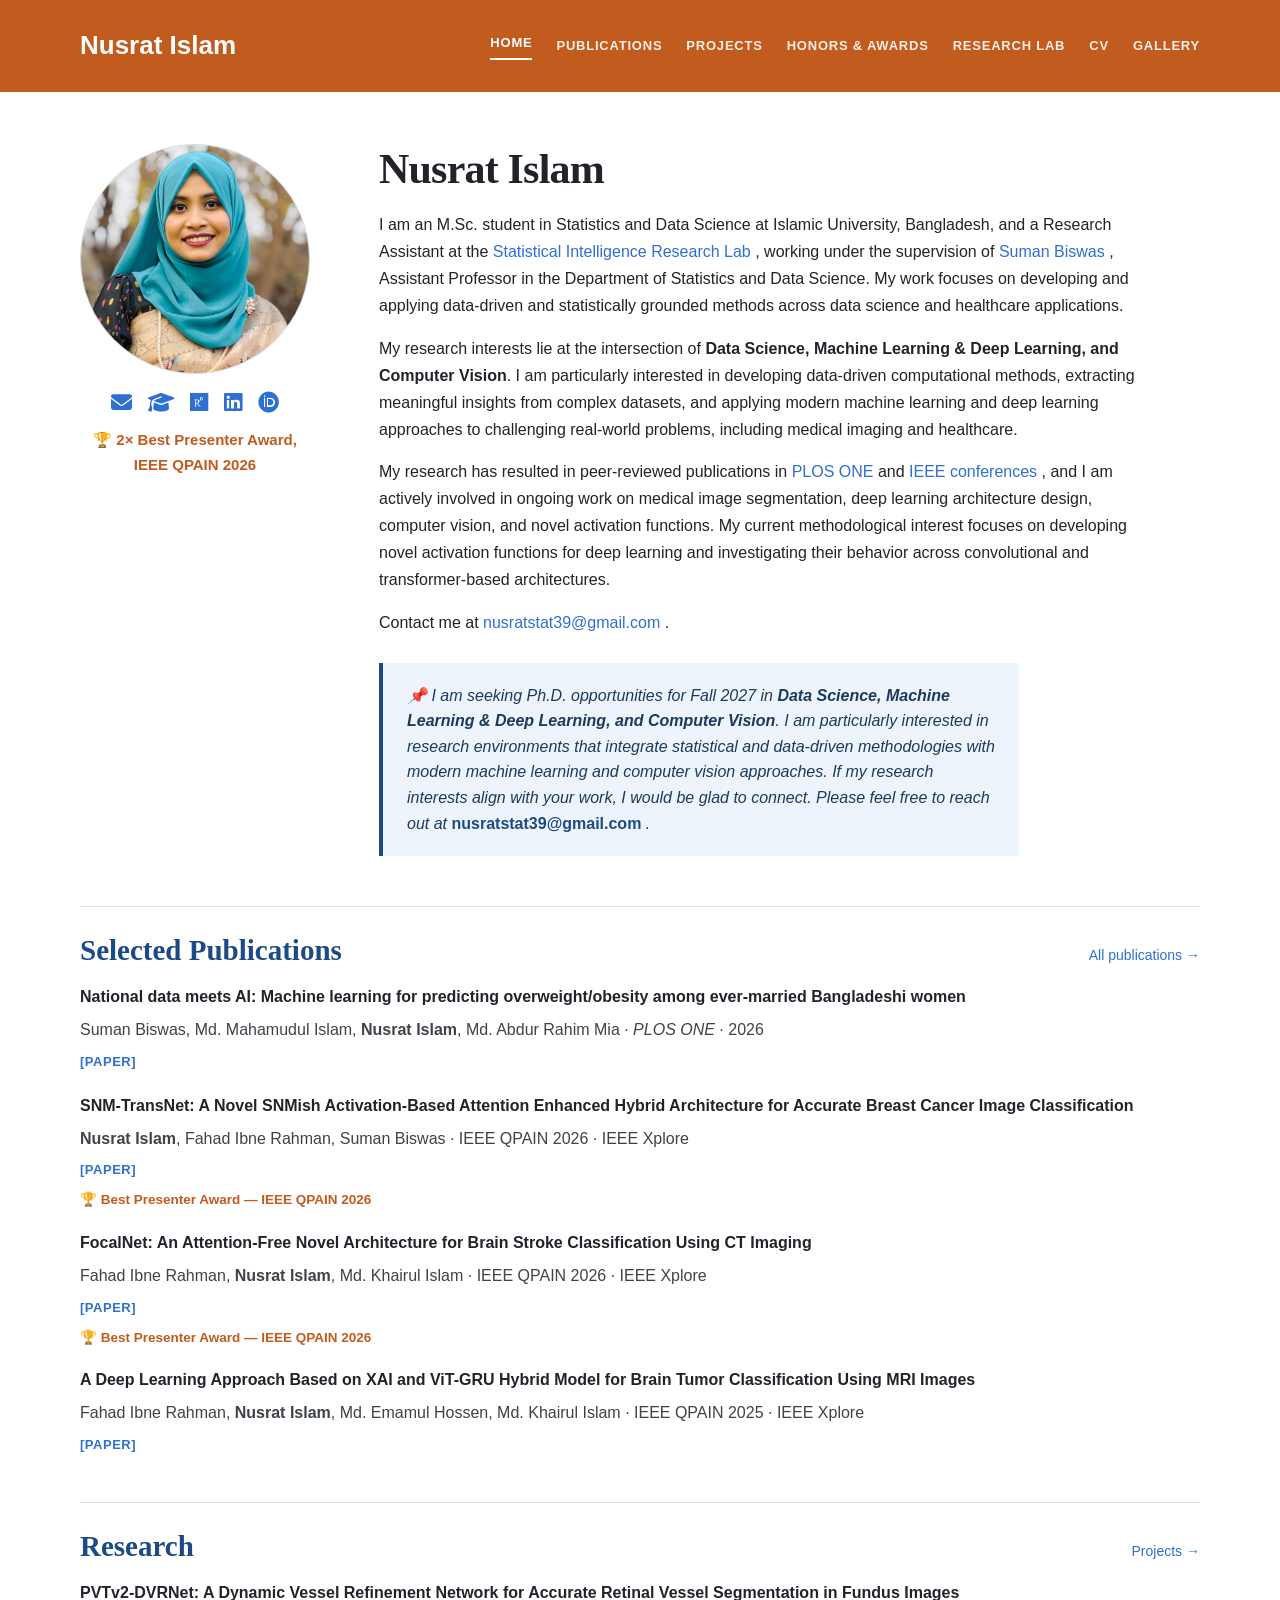
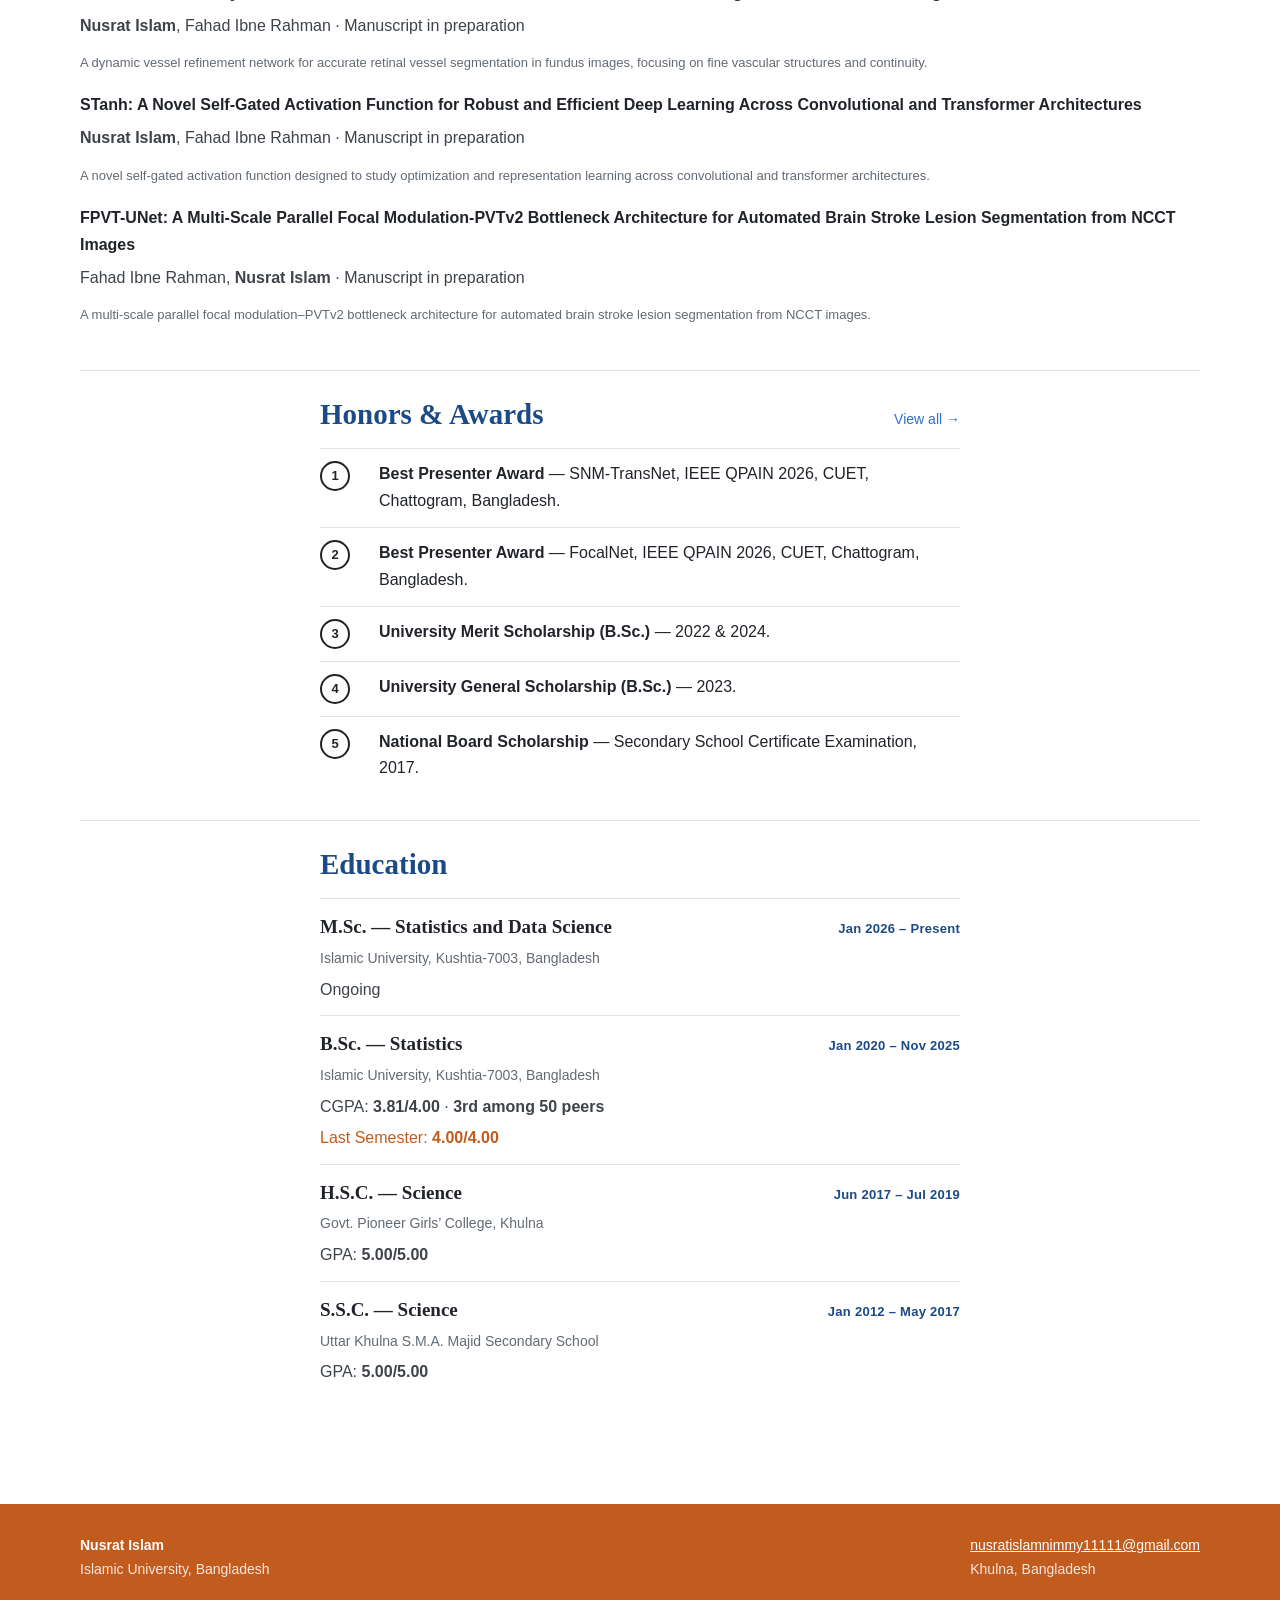
==== commit a5b8d87d: "Update index.html" ====
--- a/index.html
+++ b/index.html
@@ -1,7 +1,119 @@
 <!doctype html><html lang="en"><head><meta charset="utf-8"><meta name="viewport" content="width=device-width,initial-scale=1"><meta name="description" content="Nusrat Islam — Statistics, Data Science, Machine Learning, Deep Learning, Medical Image Analysis and AI in Healthcare."><title>Home | Nusrat Islam</title><style>:root{--ink:#20242a;--muted:#626a73;--line:#dfe3e7;--accent:#2f6fd1;--accent-dark:#1c4a86;--warm:#c15b1e;--maroon:#8a1f2b;--callout-bg:#eef4fc;--paper:#fff;--soft:#f7f8f9;--max:1120px}*{box-sizing:border-box}html{scroll-behavior:smooth}body{margin:0;background:var(--paper);color:var(--ink);font-family:Arial,Helvetica,sans-serif;line-height:1.68;font-size:16px}a{color:var(--accent);text-decoration:none}a:hover{color:var(--accent-dark);text-decoration:underline}.container{width:min(var(--max),calc(100% - 48px));margin:0 auto}.site-header{border-bottom:0;background:var(--warm)}.nav{min-height:92px;display:flex;align-items:center;justify-content:space-between;gap:30px}.brand{font-family:Arial,Helvetica,sans-serif;font-size:26px;font-weight:700;color:#fff;white-space:nowrap}.nav-links{display:flex;align-items:center;gap:24px;flex-wrap:wrap;justify-content:flex-end}.nav-links a{font-size:13px;color:rgba(255,255,255,.9);text-transform:uppercase;letter-spacing:.06em;font-weight:600}.nav-links a.active,.nav-links a:hover{color:#fff;text-decoration:none;border-bottom:2px solid #fff;padding-bottom:4px}main{padding:52px 0 80px}.hero{display:grid;grid-template-columns:245px 1fr;gap:54px;align-items:start;padding-bottom:50px;border-bottom:1px solid var(--line)}.profile{width:230px}.profile img{width:230px;height:230px;border-radius:50%;object-fit:cover;display:block;border:1px solid #d6dade;background:#f0f2f4}.socials{display:flex;flex-direction:row;flex-wrap:wrap;justify-content:center;gap:16px;margin-top:18px}.socials a{display:inline-flex;align-items:center;justify-content:center;color:var(--accent);font-size:21px;transition:color .15s ease,transform .15s ease}.socials a:hover{color:var(--maroon);transform:translateY(-2px);text-decoration:none}.socials i{width:auto}.badge-line{margin-top:14px;font-weight:700;color:var(--warm);font-size:15px;text-align:center}.award-note{margin-top:6px;font-weight:700;color:var(--warm);font-size:13.5px}.callout{margin-top:26px;background:var(--callout-bg);border-left:4px solid var(--accent-dark);padding:20px 24px;font-style:italic;color:#1c3a5c;max-width:640px;line-height:1.6}.callout a{color:var(--accent-dark);font-style:normal;font-weight:700}.kicker{font-size:14px;color:var(--accent);font-weight:700;letter-spacing:.03em;margin:0 0 10px}h1,h2,h3{font-family:Georgia,"Times New Roman",serif;color:var(--ink);line-height:1.2}h1{font-size:42px;margin:0 0 18px;letter-spacing:-.8px}h2{font-size:29px;margin:0 0 16px;color:var(--accent-dark)}h3{font-size:21px;margin:0 0 8px}.hero-copy p{max-width:780px;margin:0 0 16px}.section{padding:26px 0;border-bottom:1px solid var(--line)}.section:last-child{border-bottom:0}.section-head{display:flex;justify-content:space-between;gap:25px;align-items:baseline}.more{font-size:14px;white-space:nowrap}.publication{margin:0 0 18px}.pub-year{font-family:Georgia,"Times New Roman",serif;font-size:22px;margin:14px 0 10px}.pub-title{font-weight:700}.authors{color:#3d4349;margin-top:6px}.paper-link{display:inline-block;margin-top:7px;font-size:13px;font-weight:700;letter-spacing:.04em}.status-tag{display:inline-block;margin-top:7px;font-size:13px;font-weight:400;letter-spacing:.04em;color:var(--muted)}.edu-entry{padding:12px 0;border-top:1px solid var(--line)}.edu-head{display:flex;justify-content:space-between;align-items:baseline;gap:20px;flex-wrap:wrap}.edu-degree{font-family:Georgia,"Times New Roman",serif;font-weight:700;font-size:19px;color:var(--ink)}.edu-date{font-size:13px;color:var(--accent-dark);font-weight:700;white-space:nowrap;letter-spacing:.02em}.edu-meta{color:var(--muted);font-size:14px;margin-top:4px}.edu-note{color:#3d4349;margin-top:6px}.edu-highlight{color:var(--warm);display:inline-block;margin-top:4px}.award{display:grid;grid-template-columns:44px 1fr;gap:15px;padding:12px 0;border-top:1px solid var(--line)}.award-number{width:30px;height:30px;border:2px solid #222;border-radius:50%;display:flex;align-items:center;justify-content:center;font-weight:700;font-size:13px}.narrow-box{max-width:640px;margin:0 auto}.page-title{max-width:850px;padding-bottom:20px;border-bottom:1px solid var(--line);margin-bottom:26px}.page-title h1{margin-bottom:10px}.page-title p{margin:0;color:var(--muted)}.project{display:grid;grid-template-columns:190px 1fr;gap:35px;padding:28px 0;border-top:1px solid var(--line)}.project-tag{font-size:12px;text-transform:uppercase;letter-spacing:.08em;color:var(--muted);font-weight:700}.gallery-grid{display:grid;grid-template-columns:repeat(3,1fr);gap:18px}.gallery-placeholder{min-height:180px;border:1px dashed #b9c0c7;background:#fafbfb;display:flex;align-items:center;justify-content:center;text-align:center;padding:20px;color:var(--muted)}.cv-box{border:1px solid var(--line);padding:28px;max-width:720px}.small{font-size:13px;color:var(--muted)}.site-footer{background:var(--warm);border-top:0;padding:30px 0 42px;color:rgba(255,255,255,.85);font-size:14px}.site-footer strong{color:#fff}.site-footer a{color:#fff;text-decoration:underline}.footer-row{display:flex;justify-content:space-between;gap:20px;flex-wrap:wrap}@media(max-width:800px){.nav{align-items:flex-start;padding:18px 0;flex-direction:column}.nav-links{justify-content:flex-start;gap:13px 18px}.hero{grid-template-columns:1fr;gap:28px;text-align:center}.profile{width:170px;margin:0 auto}.profile img{width:170px;height:170px}.socials{justify-content:center}.callout{margin-left:auto;margin-right:auto;text-align:center}.gallery-grid{grid-template-columns:1fr}.education-item,.project{grid-template-columns:1fr;gap:8px}h1{font-size:36px}}@media(max-width:500px){.container{width:min(var(--max),calc(100% - 30px))}main{padding-top:34px}h1{font-size:32px}}</style><link rel="stylesheet" href="https://cdnjs.cloudflare.com/ajax/libs/font-awesome/6.5.2/css/all.min.css"></head><body>
 <header class="site-header"><div class="container nav"><a class="brand" href="index.html">Nusrat Islam</a><nav class="nav-links"><a class="active" href="index.html">Home</a><a href="publications.html">Publications</a><a href="projects.html">Projects</a><a href="honors.html">Honors &amp; Awards</a><a href="research-lab.html">Research Lab</a><a href="assets/Nusrat-Islam-Nimmy-CV.pdf">CV</a><a href="gallery.html">Gallery</a></nav></div></header>
 <main><div class="container">
-<section class="hero"><aside class="profile"><img src="assets/profile.jpg" alt="Portrait of Nusrat Islam"><div class="socials"><a href="mailto:nusratislamnimmy11111@gmail.com" aria-label="Email" title="Email"><i class="fa-solid fa-envelope"></i></a><a href="https://scholar.google.com/citations?user=DsKezPsAAAAJ&amp;hl=en" target="_blank" aria-label="Google Scholar" title="Google Scholar"><i class="fa-solid fa-graduation-cap"></i></a><a href="https://www.researchgate.net/profile/Nusrat-Islam-19" target="_blank" aria-label="ResearchGate" title="ResearchGate"><i class="fa-brands fa-researchgate"></i></a><a href="https://www.linkedin.com/in/nusrat-islam-nimmy-672443304" target="_blank" aria-label="LinkedIn" title="LinkedIn"><i class="fa-brands fa-linkedin"></i></a><a href="https://orcid.org/0009-0003-2239-0097" target="_blank" aria-label="ORCID" title="ORCID"><i class="fa-brands fa-orcid"></i></a></div><div class="badge-line">🏆 2× Best Presenter Award, IEEE QPAIN 2026</div></aside><div class="hero-copy"><h1>Nusrat Islam</h1><p>I am an M.Sc. student in Statistics and Data Science at Islamic University, Bangladesh, and a Research Assistant at the <a href="https://www.researchgate.net/lab/Statistical-Intelligence-Research-Lab-Suman-Biswas" target="_blank">Statistical Intelligence Research Lab</a>, working under the supervision of <a href="https://scholar.google.com/citations?user=carHN6EAAAAJ&amp;hl=en" target="_blank">Suman Biswas</a>, Assistant Professor in the Department of Statistics and Data Science. My work focuses on developing and applying data-driven, statistically grounded methods across data science, healthcare, and public health.</p><p>My research interests lie at the intersection of statistics, data science, statistical learning, machine learning, and deep learning, with applications in medical image analysis, computer vision, and AI for healthcare. I am particularly interested in extracting meaningful insights from complex data and developing robust computational methods while maintaining a strong foundation in statistical methodology.</p><p>My research has resulted in peer-reviewed publications in <a href="https://doi.org/10.1371/journal.pone.0341821" target="_blank">PLOS ONE</a> and <a href="publications.html">IEEE conferences</a>, and I am actively involved in ongoing work on medical image segmentation, deep learning architecture design, and novel activation functions. My current methodological interest focuses on developing novel activation functions for deep learning and investigating their behavior across convolutional and transformer-based architectures.</p><p>Contact me at <a href="mailto:nusratislamnimmy11111@gmail.com">nusratislamnimmy11111@gmail.com</a>.</p><div class="callout">📌 I am seeking Ph.D. opportunities for Fall 2027 in statistics, data science, machine learning, deep learning, medical image analysis, and AI for healthcare. I am particularly interested in research environments that integrate statistical methodology with modern machine learning and data-driven approaches. If my research interests align with your work, I would be glad to connect. Please feel free to reach out at <a href="mailto:nusratislamnimmy11111@gmail.com">nusratislamnimmy11111@gmail.com</a>.</div></div></section>
+<section class="hero">
+  <aside class="profile">
+    <img src="assets/profile.jpg" alt="Portrait of Nusrat Islam">
+
+    <div class="socials">
+      <a href="mailto:nusratstat39@gmail.com"
+         aria-label="Email"
+         title="Email">
+        <i class="fa-solid fa-envelope"></i>
+      </a>
+
+      <a href="https://scholar.google.com/citations?user=DsKezPsAAAAJ&amp;hl=en"
+         target="_blank"
+         aria-label="Google Scholar"
+         title="Google Scholar">
+        <i class="fa-solid fa-graduation-cap"></i>
+      </a>
+
+      <a href="https://www.researchgate.net/profile/Nusrat-Islam-19"
+         target="_blank"
+         aria-label="ResearchGate"
+         title="ResearchGate">
+        <i class="fa-brands fa-researchgate"></i>
+      </a>
+
+      <a href="https://www.linkedin.com/in/nusrat-islam-nimmy-672443304"
+         target="_blank"
+         aria-label="LinkedIn"
+         title="LinkedIn">
+        <i class="fa-brands fa-linkedin"></i>
+      </a>
+
+      <a href="https://orcid.org/0009-0003-2239-0097"
+         target="_blank"
+         aria-label="ORCID"
+         title="ORCID">
+        <i class="fa-brands fa-orcid"></i>
+      </a>
+    </div>
+
+    <div class="badge-line">
+      🏆 2× Best Presenter Award, IEEE QPAIN 2026
+    </div>
+  </aside>
+
+  <div class="hero-copy">
+
+    <h1>Nusrat Islam</h1>
+
+    <p>
+      I am an M.Sc. student in Statistics and Data Science at Islamic University,
+      Bangladesh, and a Research Assistant at the
+      <a href="https://www.researchgate.net/lab/Statistical-Intelligence-Research-Lab-Suman-Biswas"
+         target="_blank">
+        Statistical Intelligence Research Lab
+      </a>,
+      working under the supervision of
+      <a href="https://scholar.google.com/citations?user=carHN6EAAAAJ&amp;hl=en"
+         target="_blank">
+        Suman Biswas
+      </a>,
+      Assistant Professor in the Department of Statistics and Data Science.
+      My work focuses on developing and applying data-driven and statistically
+      grounded methods across data science and healthcare applications.
+    </p>
+
+    <p>
+      My research interests lie at the intersection of
+      <strong>Data Science, Machine Learning &amp; Deep Learning, and Computer Vision</strong>.
+      I am particularly interested in developing data-driven computational methods,
+      extracting meaningful insights from complex datasets, and applying modern
+      machine learning and deep learning approaches to challenging real-world problems,
+      including medical imaging and healthcare.
+    </p>
+
+    <p>
+      My research has resulted in peer-reviewed publications in
+      <a href="https://doi.org/10.1371/journal.pone.0341821"
+         target="_blank">
+        PLOS ONE
+      </a>
+      and
+      <a href="publications.html">
+        IEEE conferences
+      </a>,
+      and I am actively involved in ongoing work on medical image segmentation,
+      deep learning architecture design, computer vision, and novel activation
+      functions. My current methodological interest focuses on developing novel
+      activation functions for deep learning and investigating their behavior
+      across convolutional and transformer-based architectures.
+    </p>
+
+    <p>
+      Contact me at
+      <a href="mailto:nusratstat39@gmail.com">
+        nusratstat39@gmail.com
+      </a>.
+    </p>
+
+    <div class="callout">
+      📌 I am seeking Ph.D. opportunities for Fall 2027 in
+      <strong>Data Science, Machine Learning &amp; Deep Learning, and Computer Vision</strong>.
+      I am particularly interested in research environments that integrate
+      statistical and data-driven methodologies with modern machine learning
+      and computer vision approaches. If my research interests align with your
+      work, I would be glad to connect. Please feel free to reach out at
+      <a href="mailto:nusratstat39@gmail.com">
+        nusratstat39@gmail.com
+      </a>.
+    </div>
+
+  </div>
+</section>
 <section class="section"><div class="section-head"><h2>Selected Publications</h2><a class="more" href="publications.html">All publications &#8594;</a></div><div class="publication"><div class="pub-title">National data meets AI: Machine learning for predicting overweight/obesity among ever-married Bangladeshi women</div><div class="authors">Suman Biswas, Md. Mahamudul Islam, <strong>Nusrat Islam</strong>, Md. Abdur Rahim Mia &middot; <em>PLOS ONE</em> &middot; 2026</div><a class="paper-link" href="https://doi.org/10.1371/journal.pone.0341821" target="_blank">[PAPER]</a></div><div class="publication"><div class="pub-title">SNM-TransNet: A Novel SNMish Activation-Based Attention Enhanced Hybrid Architecture for Accurate Breast Cancer Image Classification</div><div class="authors"><strong>Nusrat Islam</strong>, Fahad Ibne Rahman, Suman Biswas &middot; IEEE QPAIN 2026 &middot; IEEE Xplore</div><a class="paper-link" href="https://doi.org/10.1109/QPAIN69676.2026.11546422" target="_blank">[PAPER]</a><div class="award-note">&#127942; Best Presenter Award &mdash; IEEE QPAIN 2026</div></div><div class="publication"><div class="pub-title">FocalNet: An Attention-Free Novel Architecture for Brain Stroke Classification Using CT Imaging</div><div class="authors">Fahad Ibne Rahman, <strong>Nusrat Islam</strong>, Md. Khairul Islam &middot; IEEE QPAIN 2026 &middot; IEEE Xplore</div><a class="paper-link" href="https://doi.org/10.1109/QPAIN69676.2026.11545628" target="_blank">[PAPER]</a><div class="award-note">&#127942; Best Presenter Award &mdash; IEEE QPAIN 2026</div></div><div class="publication"><div class="pub-title">A Deep Learning Approach Based on XAI and ViT-GRU Hybrid Model for Brain Tumor Classification Using MRI Images</div><div class="authors">Fahad Ibne Rahman, <strong>Nusrat Islam</strong>, Md. Emamul Hossen, Md. Khairul Islam &middot; IEEE QPAIN 2025 &middot; IEEE Xplore</div><a class="paper-link" href="https://doi.org/10.1109/QPAIN66474.2025.11171653" target="_blank">[PAPER]</a></div></section>
 <section class="section"><div class="section-head"><h2>Research</h2><a class="more" href="projects.html">Projects &#8594;</a></div><div class="publication"><div class="pub-title">PVTv2-DVRNet: A Dynamic Vessel Refinement Network for Accurate Retinal Vessel Segmentation in Fundus Images</div><div class="authors"><strong>Nusrat Islam</strong>, Fahad Ibne Rahman &middot; Manuscript in preparation</div><p class="small">A dynamic vessel refinement network for accurate retinal vessel segmentation in fundus images, focusing on fine vascular structures and continuity.</p></div><div class="publication"><div class="pub-title">STanh: A Novel Self-Gated Activation Function for Robust and Efficient Deep Learning Across Convolutional and Transformer Architectures</div><div class="authors"><strong>Nusrat Islam</strong>, Fahad Ibne Rahman &middot; Manuscript in preparation</div><p class="small">A novel self-gated activation function designed to study optimization and representation learning across convolutional and transformer architectures.</p></div><div class="publication"><div class="pub-title">FPVT-UNet: A Multi-Scale Parallel Focal Modulation-PVTv2 Bottleneck Architecture for Automated Brain Stroke Lesion Segmentation from NCCT Images</div><div class="authors">Fahad Ibne Rahman, <strong>Nusrat Islam</strong> &middot; Manuscript in preparation</div><p class="small">A multi-scale parallel focal modulation&ndash;PVTv2 bottleneck architecture for automated brain stroke lesion segmentation from NCCT images.</p></div></section>
 <section class="section"><div class="narrow-box"><div class="section-head"><h2>Honors &amp; Awards</h2><a class="more" href="honors.html">View all &#8594;</a></div><div class="award"><div class="award-number">1</div><div><strong>Best Presenter Award</strong> &mdash; SNM-TransNet, IEEE QPAIN 2026, CUET, Chattogram, Bangladesh.</div></div><div class="award"><div class="award-number">2</div><div><strong>Best Presenter Award</strong> &mdash; FocalNet, IEEE QPAIN 2026, CUET, Chattogram, Bangladesh.</div></div><div class="award"><div class="award-number">3</div><div><strong>University Merit Scholarship (B.Sc.)</strong> &mdash; 2022 &amp; 2024.</div></div><div class="award"><div class="award-number">4</div><div><strong>University General Scholarship (B.Sc.)</strong> &mdash; 2023.</div></div><div class="award"><div class="award-number">5</div><div><strong>National Board Scholarship</strong> &mdash; Secondary School Certificate Examination, 2017.</div></div></div></section>
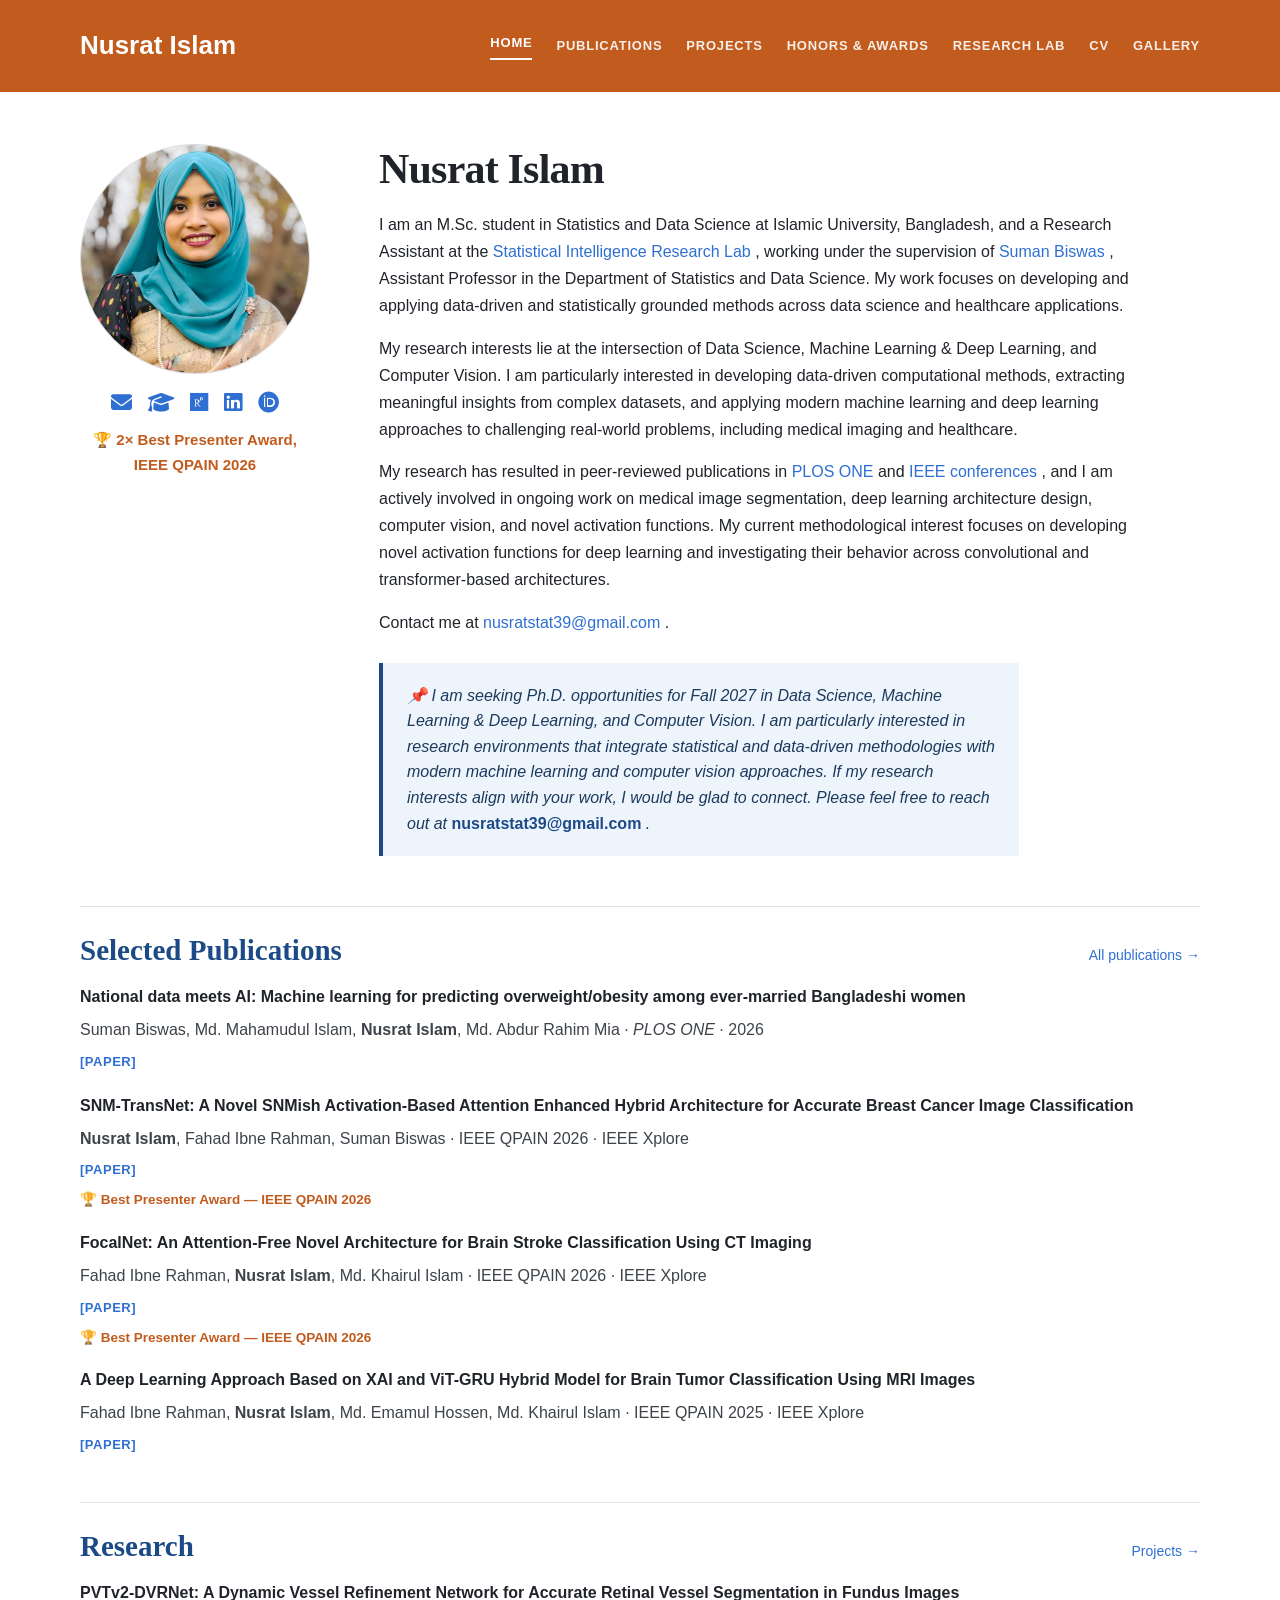
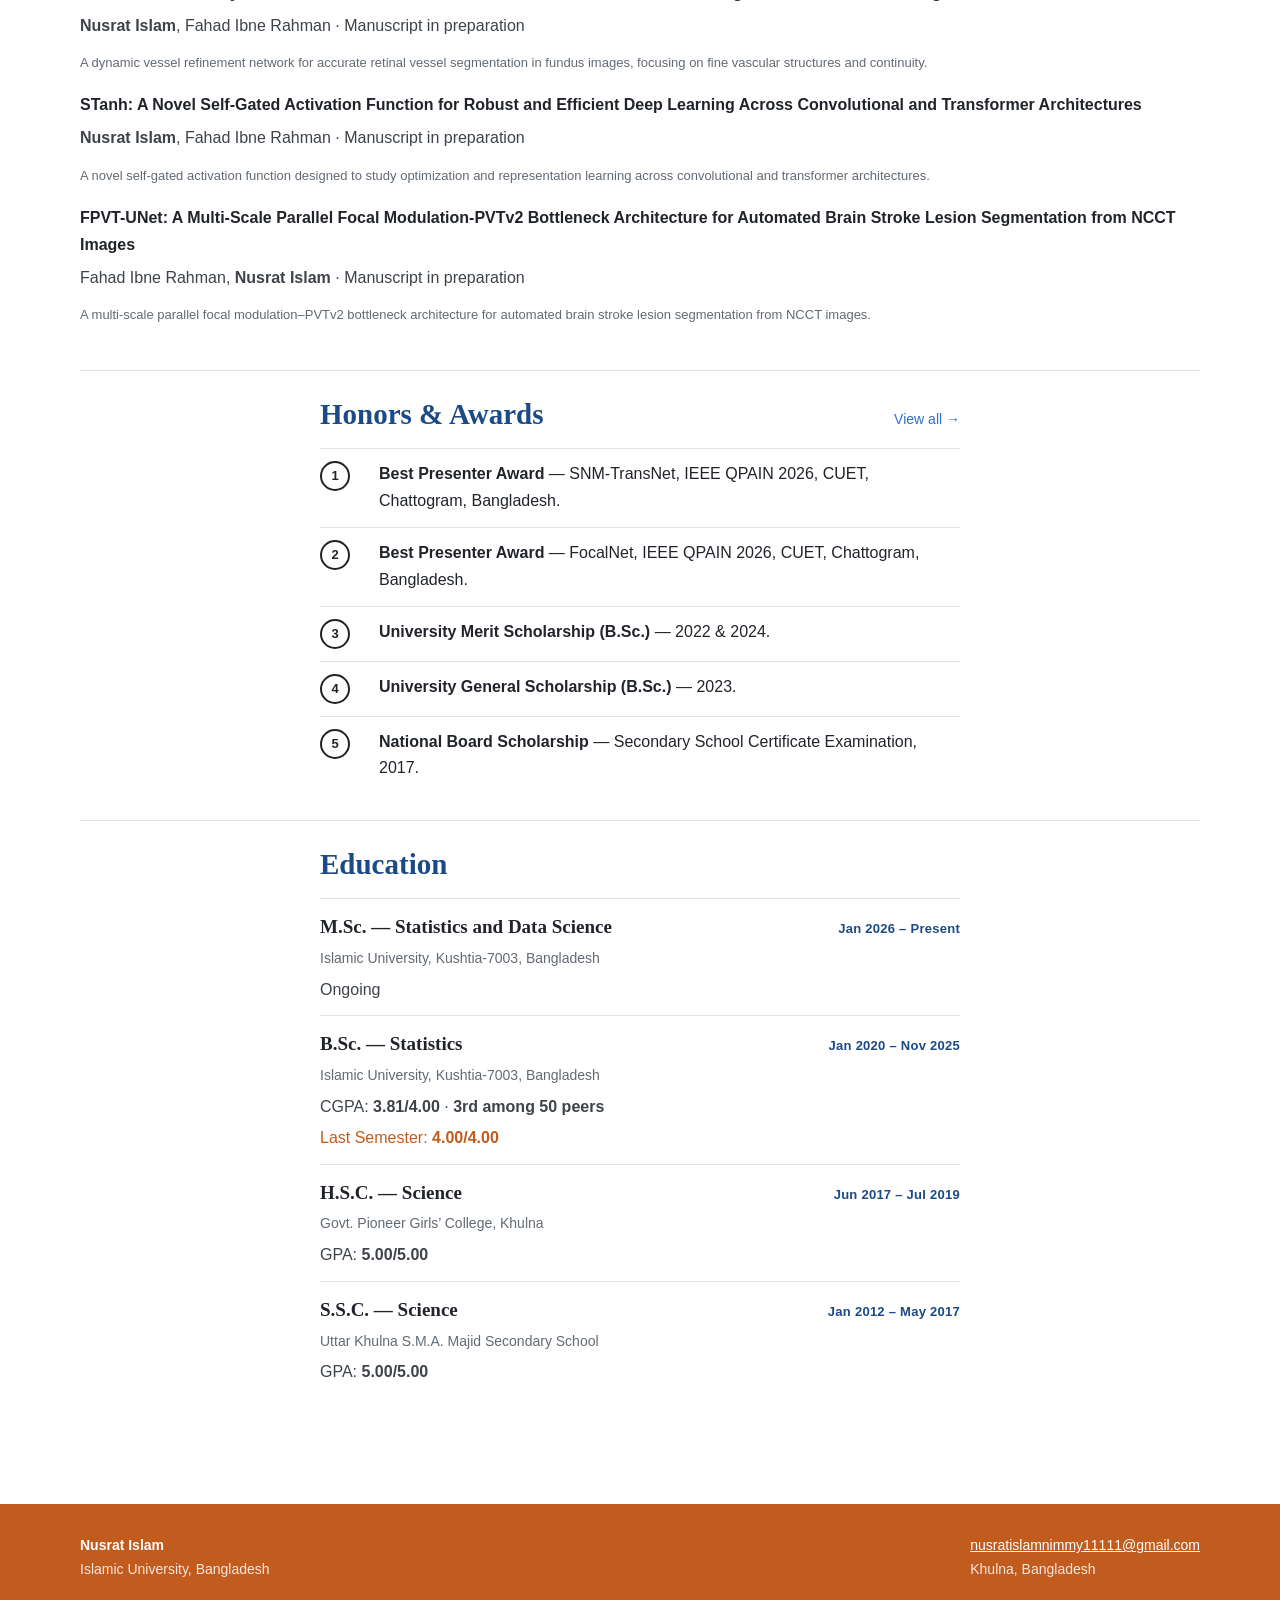
==== commit 1ac018ad: "Update index.html" ====
--- a/index.html
+++ b/index.html
@@ -69,7 +69,7 @@
 
     <p>
       My research interests lie at the intersection of
-      <strong>Data Science, Machine Learning &amp; Deep Learning, and Computer Vision</strong>.
+      Data Science, Machine Learning &amp; Deep Learning, and Computer Vision.
       I am particularly interested in developing data-driven computational methods,
       extracting meaningful insights from complex datasets, and applying modern
       machine learning and deep learning approaches to challenging real-world problems,
@@ -102,7 +102,7 @@
 
     <div class="callout">
       📌 I am seeking Ph.D. opportunities for Fall 2027 in
-      <strong>Data Science, Machine Learning &amp; Deep Learning, and Computer Vision</strong>.
+      Data Science, Machine Learning &amp; Deep Learning, and Computer Vision.
       I am particularly interested in research environments that integrate
       statistical and data-driven methodologies with modern machine learning
       and computer vision approaches. If my research interests align with your
